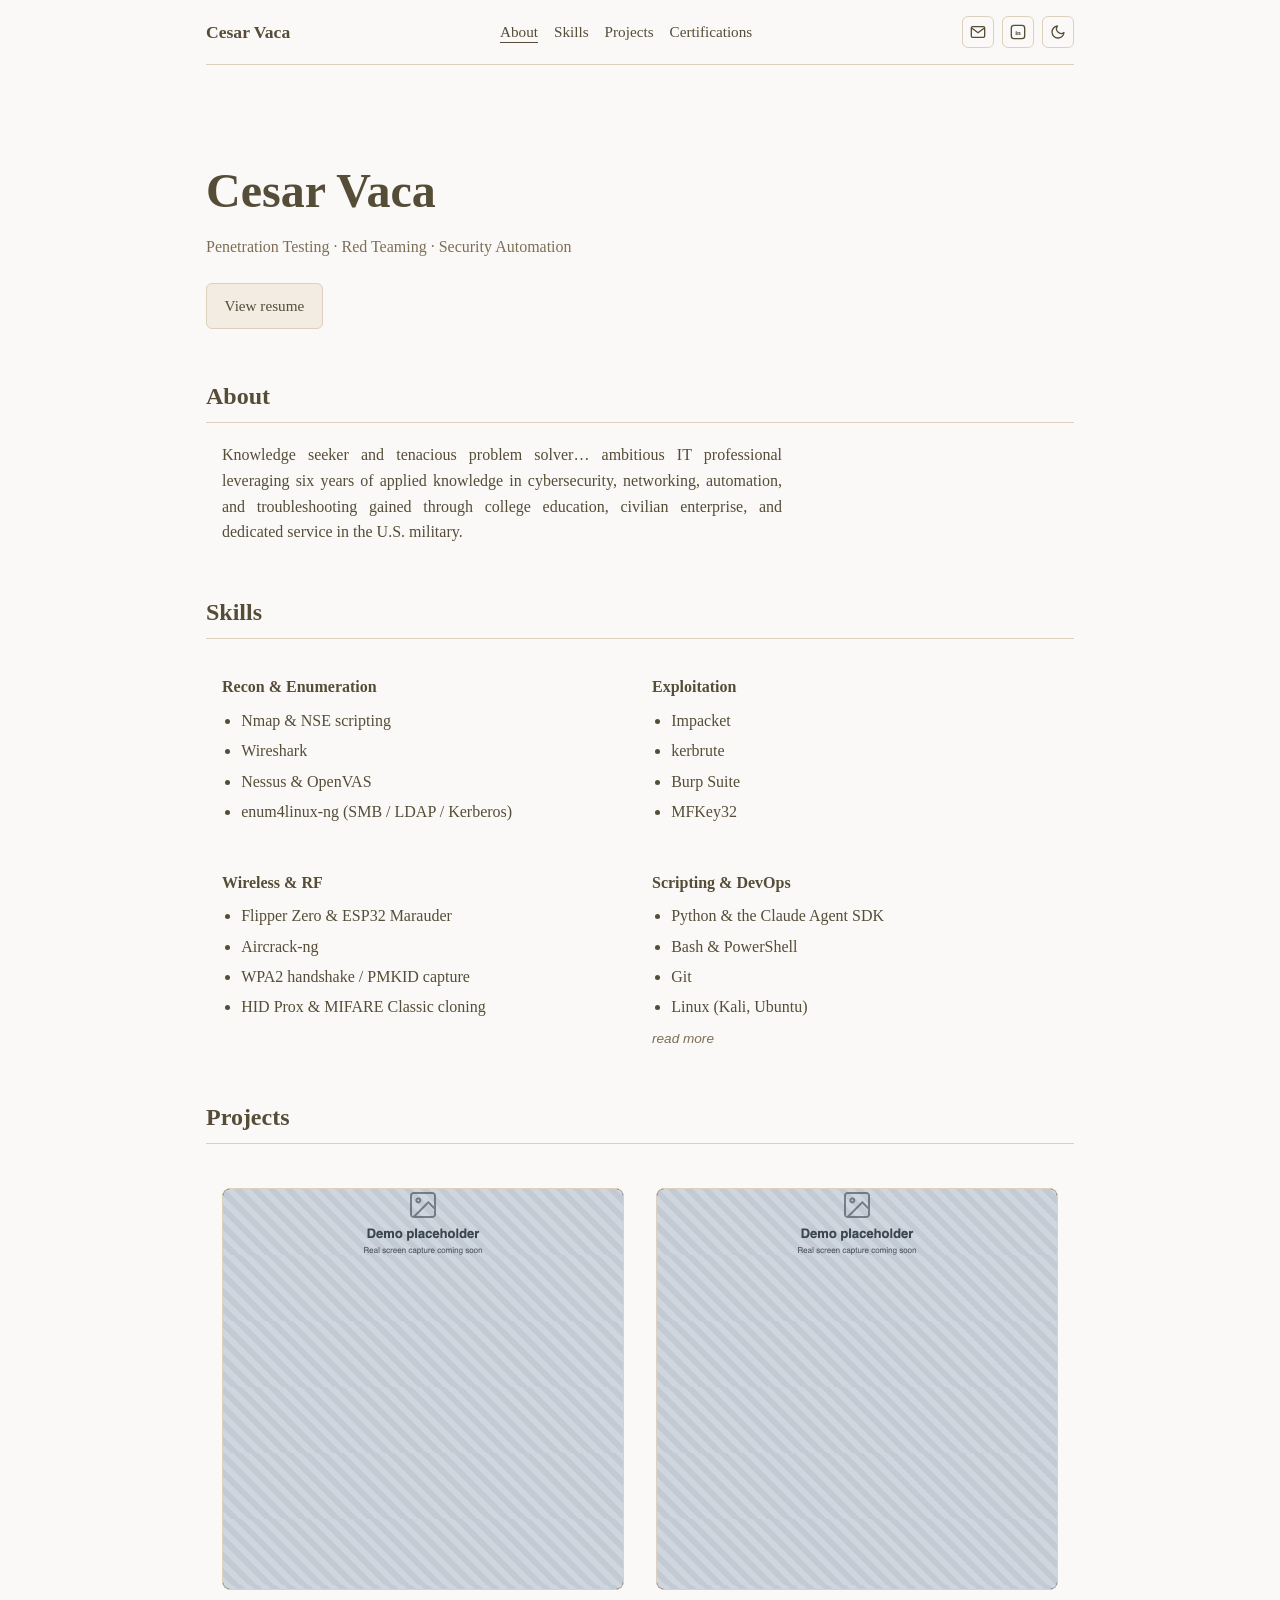
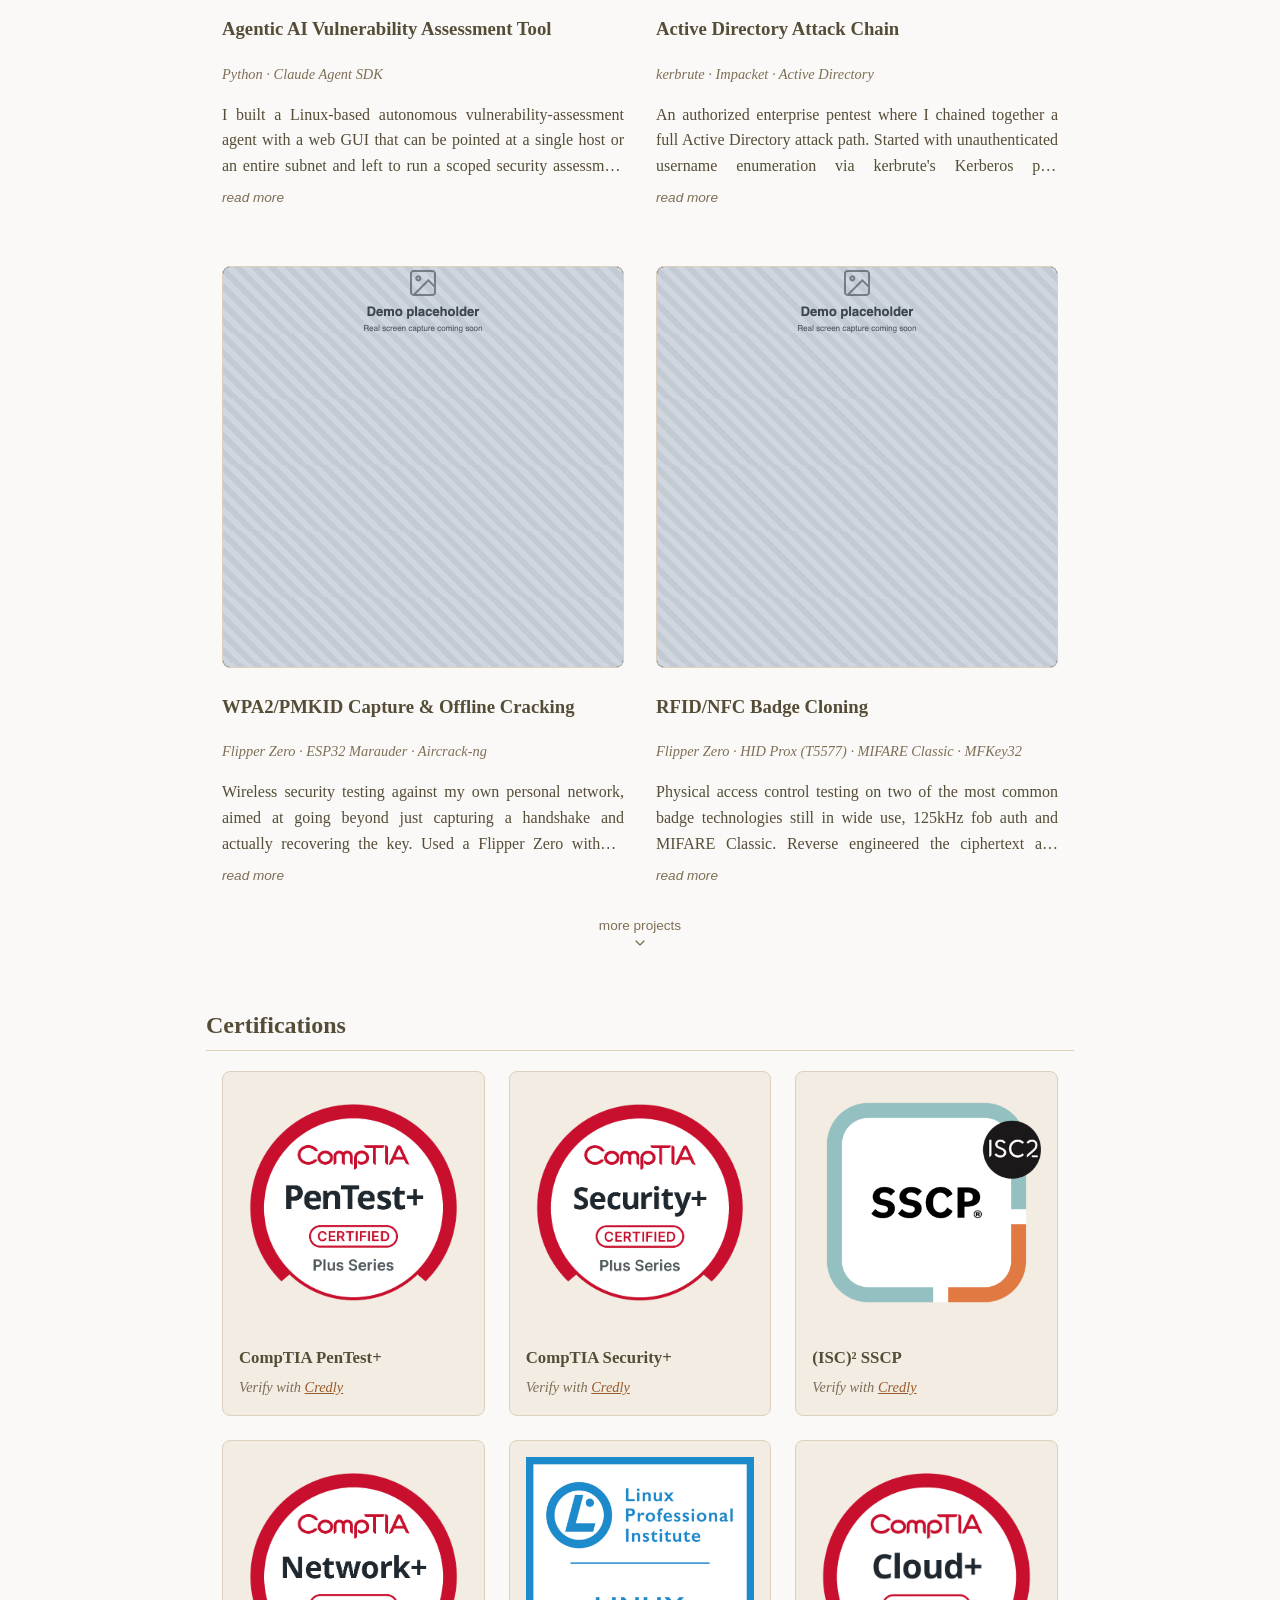
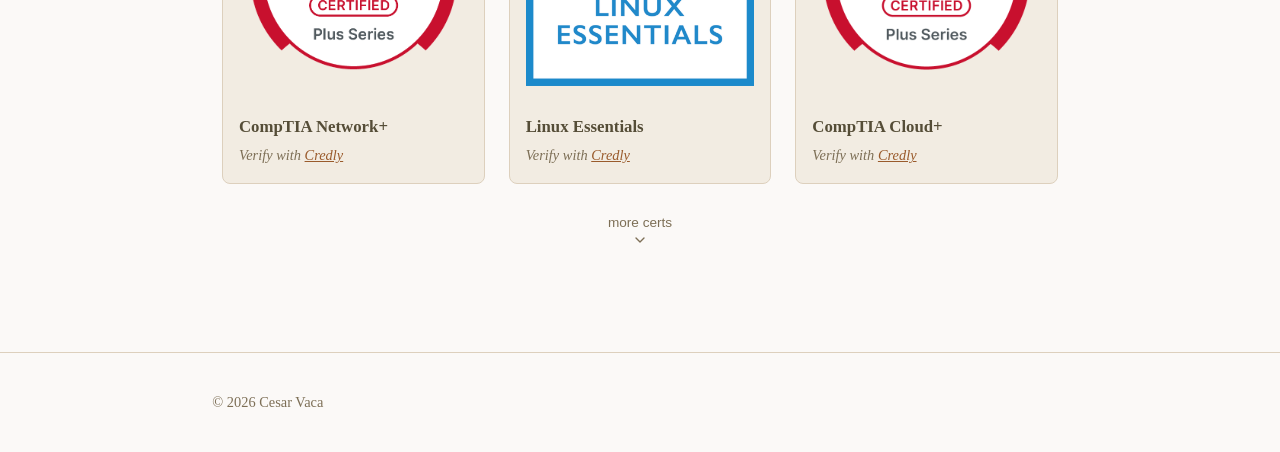
==== index.html @ 2fdcbdca "Replace theme-toggle icon with morphing moon/sun SVGs Swaps the static circle glyph for hand-drawn m" ====
<!DOCTYPE html>
<html lang="en">
<head>
  <meta charset="UTF-8">
  <meta name="viewport" content="width=device-width, initial-scale=1.0">

  <!-- Theme must be set before first paint to avoid a flash of the wrong theme -->
  <script>
    (function () {
      var theme = 'dark';
      try {
        var saved = localStorage.getItem('theme');
        theme = saved || (window.matchMedia('(prefers-color-scheme: light)').matches ? 'light' : 'dark');
      } catch (e) {}
      document.documentElement.setAttribute('data-theme', theme);
    })();
  </script>

  <title>Cesar Vaca — Cybersecurity &amp; Penetration Testing</title>
  <meta name="description" content="Portfolio of Cesar Vaca, cybersecurity practitioner focused on penetration testing, red teaming, and security automation.">
  <link rel="canonical" href="https://cesarspace.online/">

  <!-- Open Graph: controls the preview card on LinkedIn, Slack, iMessage, etc. -->
  <meta property="og:type" content="website">
  <meta property="og:url" content="https://cesarspace.online/">
  <meta property="og:title" content="Cesar Vaca — Cybersecurity &amp; Penetration Testing">
  <meta property="og:description" content="Penetration testing, red teaming, and security automation.">
  <meta property="og:image" content="https://cesarspace.online/assets/img/og-image.png">
  <meta property="og:image:width" content="1200">
  <meta property="og:image:height" content="630">
  <meta name="twitter:card" content="summary_large_image">

  <!-- Favicons -->
  <link rel="icon" href="assets/img/favicon.ico" sizes="32x32">
  <link rel="apple-touch-icon" href="assets/img/apple-touch-icon.png">

  <link rel="stylesheet" href="css/styles.css">
</head>
<body>

  <a class="skip-link" href="#main">Skip to content</a>

  <header class="site-header">
    <nav class="nav" aria-label="Primary">
      <a href="#top" class="nav-brand">Cesar Vaca</a>

      <ul class="nav-links">
        <li><a href="#about">About</a></li>
        <li><a href="#skills">Skills</a></li>
        <li><a href="#projects">Projects</a></li>
        <li><a href="#certs">Certifications</a></li>
      </ul>

      <div class="nav-controls">
        <div class="mail-control">
          <button class="icon-btn" id="mail-trigger" type="button" aria-label="Email Cesar Vaca" data-email="contact@cesarspace.online">
            <svg class="icon" viewBox="0 0 24 24" fill="none" stroke="currentColor" stroke-width="2" stroke-linecap="round" stroke-linejoin="round" aria-hidden="true" focusable="false">
              <rect x="2" y="4" width="20" height="16" rx="2"></rect>
              <path d="m3 6.5 9 6.5 9-6.5"></path>
            </svg>
          </button>
          <div class="mail-flyout">
            <span class="mail-flyout-address">contact@cesarspace.online</span>
            <button id="copy-email" class="icon-btn copy-email-btn" type="button" aria-label="Copy email address">
              <svg class="icon icon-copy" viewBox="0 0 24 24" fill="none" stroke="currentColor" stroke-width="2" stroke-linecap="round" stroke-linejoin="round" aria-hidden="true" focusable="false">
                <rect x="9" y="9" width="12" height="12" rx="2"></rect>
                <path d="M5 15H4a2 2 0 0 1-2-2V4a2 2 0 0 1 2-2h9a2 2 0 0 1 2 2v1"></path>
              </svg>
              <svg class="icon icon-check" viewBox="0 0 24 24" fill="none" stroke="currentColor" stroke-width="2" stroke-linecap="round" stroke-linejoin="round" aria-hidden="true" focusable="false">
                <polyline points="20 6 9 17 4 12"></polyline>
              </svg>
            </button>
          </div>
        </div>
        <a class="icon-btn" href="https://www.linkedin.com/in/cesar-vaca" target="_blank" rel="noopener noreferrer" aria-label="LinkedIn profile">
          <svg class="icon" viewBox="0 0 24 24" aria-hidden="true" focusable="false">
            <rect x="2" y="2" width="20" height="20" rx="4" fill="none" stroke="currentColor" stroke-width="2"></rect>
            <text x="12" y="16.5" text-anchor="middle" font-size="10" font-weight="700" fill="currentColor">in</text>
          </svg>
        </a>
        <button id="theme-toggle" class="icon-btn theme-toggle" type="button" aria-label="Switch color theme">
          <svg class="icon icon-moon" viewBox="0 0 24 24" fill="none" stroke="currentColor" stroke-width="2" stroke-linecap="round" stroke-linejoin="round" aria-hidden="true" focusable="false">
            <path d="M21 12.79A9 9 0 1 1 11.21 3 7 7 0 0 0 21 12.79z"></path>
          </svg>
          <svg class="icon icon-sun" viewBox="0 0 24 24" fill="none" stroke="currentColor" stroke-width="2" stroke-linecap="round" stroke-linejoin="round" aria-hidden="true" focusable="false">
            <circle cx="12" cy="12" r="4"></circle>
            <line x1="12" y1="2" x2="12" y2="4"></line>
            <line x1="12" y1="20" x2="12" y2="22"></line>
            <line x1="4.22" y1="4.22" x2="5.64" y2="5.64"></line>
            <line x1="18.36" y1="18.36" x2="19.78" y2="19.78"></line>
            <line x1="2" y1="12" x2="4" y2="12"></line>
            <line x1="20" y1="12" x2="22" y2="12"></line>
            <line x1="4.22" y1="19.78" x2="5.64" y2="18.36"></line>
            <line x1="18.36" y1="5.64" x2="19.78" y2="4.22"></line>
          </svg>
        </button>
      </div>
    </nav>
    <div class="header-rule"><span></span></div>
  </header>

  <p id="copy-email-status" class="visually-hidden" aria-live="polite"></p>

  <main id="main">

    <section class="hero" id="top">
      <h1>Cesar Vaca</h1>
      <p class="tagline">Penetration Testing &middot; Red Teaming &middot; Security Automation</p>

      <p class="hero-actions">
        <a class="btn" href="resume" target="_blank" rel="noopener noreferrer">View resume</a>
      </p>
    </section>

    <section id="about">
      <h2>About</h2>
      <p>Knowledge seeker and tenacious problem solver&hellip; ambitious IT professional
        leveraging six years of applied knowledge in cybersecurity, networking,
        automation, and troubleshooting gained through college education,
        civilian enterprise, and dedicated service in the U.S. military.</p>
    </section>

    <section id="skills">
      <h2>Skills</h2>

      <div class="skills-grid">
        <div class="skill-group">
          <h3>Recon &amp; Enumeration</h3>
          <ul class="skill-list">
            <li>Nmap &amp; NSE scripting</li>
            <li>Wireshark</li>
            <li>Nessus &amp; OpenVAS</li>
            <li>enum4linux-ng (SMB / LDAP / Kerberos)</li>
          </ul>
          <button class="project-desc-toggle skill-toggle" type="button" aria-expanded="false" aria-label="Read more of the Recon &amp; Enumeration skills list">
            <span class="show-more-label">read more</span>
          </button>
        </div>
        <div class="skill-group">
          <h3>Exploitation</h3>
          <ul class="skill-list">
            <li>Impacket</li>
            <li>kerbrute</li>
            <li>Burp Suite</li>
            <li>MFKey32</li>
          </ul>
          <button class="project-desc-toggle skill-toggle" type="button" aria-expanded="false" aria-label="Read more of the Exploitation skills list">
            <span class="show-more-label">read more</span>
          </button>
        </div>
        <div class="skill-group">
          <h3>Wireless &amp; RF</h3>
          <ul class="skill-list">
            <li>Flipper Zero &amp; ESP32 Marauder</li>
            <li>Aircrack-ng</li>
            <li>WPA2 handshake / PMKID capture</li>
            <li>HID Prox &amp; MIFARE Classic cloning</li>
          </ul>
          <button class="project-desc-toggle skill-toggle" type="button" aria-expanded="false" aria-label="Read more of the Wireless &amp; RF skills list">
            <span class="show-more-label">read more</span>
          </button>
        </div>
        <div class="skill-group">
          <h3>Scripting &amp; DevOps</h3>
          <ul class="skill-list">
            <li>Python &amp; the Claude Agent SDK</li>
            <li>Bash &amp; PowerShell</li>
            <li>Git</li>
            <li>Linux (Kali, Ubuntu)</li>
            <li hidden>Cloudflare Tunnel &amp; Zero Trust</li>
            <li hidden>TLS/PKI, DNS, SPF/DKIM/DMARC</li>
          </ul>
          <button class="project-desc-toggle skill-toggle" type="button" aria-expanded="false" aria-label="Read more of the Scripting &amp; DevOps skills list">
            <span class="show-more-label">read more</span>
          </button>
        </div>
      </div>
    </section>

    <section id="projects">
      <h2>Projects</h2>

      <!--
        One <article class="project"> per project, in a responsive grid.
        The video is a hover-to-play demo (square aspect ratio) — replace
        assets/video/demo.* and assets/img/demo-poster.jpg with the real
        clip when ready; see the Media section in CLAUDE.md for encoding.
      -->
      <div class="projects-grid">
        <article class="project">
          <figure class="demo">
            <video class="demo-video" muted loop playsinline preload="metadata"
                   poster="assets/img/demo-poster.jpg" width="800" height="800">
              <source src="assets/video/demo.webm" type="video/webm">
              <source src="assets/video/demo.mp4" type="video/mp4">
            </video>
          </figure>

          <h3>Agentic AI Vulnerability Assessment Tool</h3>
          <p class="project-meta">Python &middot; Claude Agent SDK</p>
          <p class="project-desc">I built a Linux-based autonomous vulnerability-assessment agent with a web
            GUI that can be pointed at a single host or an entire subnet and left to run a
            scoped security assessment end to end, auto-generating a findings report when
            it's done. The agent enforces a strict tool allow-list and validates every
            target against an authorized IP scope before it's allowed to act, so it can't
            wander outside the boundaries it was given. Furthermore, scan data and secrets
            are stored encrypted at rest, and Python code is immutable to the agent. It runs
            as a managed background service with start-on-boot and auto-restart-on-failure,
            and has been iterated on and version-controlled across multiple releases.
            Building the guardrails turned out to be the harder and more interesting problem
            than building the automation itself.</p>
          <button class="project-desc-toggle" type="button" aria-expanded="false" aria-label="Read more of this project description">
            <span class="show-more-label">read more</span>
          </button>
        </article>

        <article class="project">
          <figure class="demo">
            <video class="demo-video" muted loop playsinline preload="metadata"
                   poster="assets/img/demo-poster.jpg" width="800" height="800">
              <source src="assets/video/demo.webm" type="video/webm">
              <source src="assets/video/demo.mp4" type="video/mp4">
            </video>
          </figure>

          <h3>Active Directory Attack Chain</h3>
          <p class="project-meta">kerbrute &middot; Impacket &middot; Active Directory</p>
          <p class="project-desc">An authorized enterprise pentest where I chained together a full Active
            Directory attack path. Started with unauthenticated username enumeration via
            kerbrute's Kerberos pre-authentication timing, then used Impacket to test the
            recovered accounts for AS-REP roasting, targeting accounts with Kerberos
            pre-authentication disabled that hand back a crackable ticket to anyone who asks.
            From there, checked the domain's LDAP signing configuration and confirmed it
            wasn't enforced, which is a precondition for an NTLM relay attack. Walking one
            identity from anonymous enumeration to a relay-ready misconfiguration made it
            obvious why each of these individually "minor" settings compound into a real
            path to compromise.</p>
          <button class="project-desc-toggle" type="button" aria-expanded="false" aria-label="Read more of this project description">
            <span class="show-more-label">read more</span>
          </button>
        </article>

        <article class="project">
          <figure class="demo">
            <video class="demo-video" muted loop playsinline preload="metadata"
                   poster="assets/img/demo-poster.jpg" width="800" height="800">
              <source src="assets/video/demo.webm" type="video/webm">
              <source src="assets/video/demo.mp4" type="video/mp4">
            </video>
          </figure>

          <h3>WPA2/PMKID Capture &amp; Offline Cracking</h3>
          <p class="project-meta">Flipper Zero &middot; ESP32 Marauder &middot; Aircrack-ng</p>
          <p class="project-desc">Wireless security testing against my own personal network, aimed at going
            beyond just capturing a handshake and actually recovering the key. Used a
            Flipper Zero with an ESP32 Marauder board and custom firmware to profile nearby
            SSIDs, BSSIDs, channels, and encryption types. Then I performed a deauth attack
            on 2.4GHz-connected devices and captured both the WPA2 4-way handshake and the
            PMKID to a .pcap file. Ran the capture through Aircrack-ng against a wordlist
            offline, and recovered the pre-shared key. It's a fast, concrete way to
            demonstrate why Wi-Fi passwords should be as complex as an online account
            password, because a weak one can pose a real vulnerability, not just a
            theoretical one.</p>
          <button class="project-desc-toggle" type="button" aria-expanded="false" aria-label="Read more of this project description">
            <span class="show-more-label">read more</span>
          </button>
        </article>

        <article class="project">
          <figure class="demo">
            <video class="demo-video" muted loop playsinline preload="metadata"
                   poster="assets/img/demo-poster.jpg" width="800" height="800">
              <source src="assets/video/demo.webm" type="video/webm">
              <source src="assets/video/demo.mp4" type="video/mp4">
            </video>
          </figure>

          <h3>RFID/NFC Badge Cloning</h3>
          <p class="project-meta">Flipper Zero &middot; HID Prox (T5577) &middot; MIFARE Classic &middot; MFKey32</p>
          <p class="project-desc">Physical access control testing on two of the most common badge technologies
            still in wide use, 125kHz fob auth and MIFARE Classic. Reverse engineered the
            ciphertext and cloned a HID Prox credential onto a writable T5577 tag, then
            separately captured MIFARE Classic authentication traffic and recovered the
            per-sector keys with MFKey32. Combined both onto a single emulated fob capable of
            presenting either credential, using only a handheld reader/writer and no access
            to the original badge's backend system. The exercise is a reminder that a lot of
            physical access control still relies on credential technologies that were never
            designed to resist cloning.</p>
          <button class="project-desc-toggle" type="button" aria-expanded="false" aria-label="Read more of this project description">
            <span class="show-more-label">read more</span>
          </button>
        </article>

        <article class="project" hidden>
          <figure class="demo">
            <video class="demo-video" muted loop playsinline preload="metadata"
                   poster="assets/img/demo-poster.jpg" width="800" height="800">
              <source src="assets/video/demo.webm" type="video/webm">
              <source src="assets/video/demo.mp4" type="video/mp4">
            </video>
          </figure>

          <h3>Burp Suite Web/API Testing</h3>
          <p class="project-meta">Burp Suite &middot; Web/API Security</p>
          <p class="project-desc">Web application and API testing against intentionally vulnerable lab targets,
            focusing on server-side trust boundaries. Used Burp Suite to intercept and modify
            requests, confirming a server-side request forgery by redirecting a vulnerable
            parameter to an attacker-controlled callback listener and watching the target
            make the outbound request itself. Separately tested authorization at the object
            level by diffing API responses between a low-privilege account and an admin
            account for the same resource IDs, which surfaced a broken object-level
            authorization issue letting one account reach another's data. Both findings map
            directly to entries on the OWASP API Security Top 10.</p>
          <button class="project-desc-toggle" type="button" aria-expanded="false" aria-label="Read more of this project description">
            <span class="show-more-label">read more</span>
          </button>
        </article>

        <article class="project" hidden>
          <figure class="demo">
            <video class="demo-video" muted loop playsinline preload="metadata"
                   poster="assets/img/demo-poster.jpg" width="800" height="800">
              <source src="assets/video/demo.webm" type="video/webm">
              <source src="assets/video/demo.mp4" type="video/mp4">
            </video>
          </figure>

          <h3>Secure Self-Hosted Minecraft Server</h3>
          <p class="project-meta">Ubuntu &middot; AMP (CubeCoders) &middot; Cloudflare Zero Trust &middot; Nginx</p>
          <p class="project-desc">I wanted to run a Minecraft server for friends without paying for a hosted
            Realm and without exposing my home IP address to the internet. So, I decided to
            self-host a server with CubeCoders AMP on a personally managed Ubuntu box, put
            the web management panel behind an Nginx reverse proxy with a real TLS
            certificate on a private subdomain, and tunneled both the web and game traffic
            outbound so no public port ever has to be opened on the home network. In front
            of the server admin management panel sits a Cloudflare Zero Trust access gate
            that only lets pre-approved email addresses in, and only after a one-time
            passcode. With this defense-in-depth setup, I can have my friends securely
            manage my Minecraft server remotely.</p>
          <button class="project-desc-toggle" type="button" aria-expanded="false" aria-label="Read more of this project description">
            <span class="show-more-label">read more</span>
          </button>
        </article>

        <article class="project" hidden>
          <figure class="demo">
            <video class="demo-video" muted loop playsinline preload="metadata"
                   poster="assets/img/demo-poster.jpg" width="800" height="800">
              <source src="assets/video/demo.webm" type="video/webm">
              <source src="assets/video/demo.mp4" type="video/mp4">
            </video>
          </figure>

          <h3>Uniform Random Apple Shortcuts Password Generator</h3>
          <p class="project-meta">Apple Shortcuts &middot; iOS/macOS</p>
          <p class="project-desc">Apple's native password generator always generates passwords with the same
            fixed format. It's a set length with exactly one digit, one uppercase letter,
            two hyphens, and lowercase everywhere else. That fixed structure quietly shrinks
            the real keyspace, and Apple advertises around 71 bits of entropy, but a known,
            unchanging format gives an attacker a big head start when brute forcing. My
            solution was building a password generator in Apple Shortcuts that randomly
            selects from a 75-character pool of letters, digits, and symbols, with no
            positional pattern at all. A 17-character password generated from my shortcut
            works out to roughly 106 bits of entropy, about 7.5&times;10<sup>31</sup>
            possibilities, using nothing but Apple's own visual scripting tool in the
            Shortcuts app.</p>
          <button class="project-desc-toggle" type="button" aria-expanded="false" aria-label="Read more of this project description">
            <span class="show-more-label">read more</span>
          </button>
        </article>
      </div>

      <div class="show-more-wrap">
        <button id="projects-toggle" class="show-more-btn" type="button" aria-expanded="false" aria-label="Show more projects">
          <span class="show-more-label">more</span>
          <svg class="show-more-arrow" viewBox="0 0 24 24" fill="none" stroke="currentColor" stroke-width="2" stroke-linecap="round" stroke-linejoin="round" aria-hidden="true" focusable="false">
            <polyline points="6 9 12 15 18 9"></polyline>
          </svg>
        </button>
      </div>
    </section>

    <section id="certs">
      <h2>Certifications</h2>

      <!--
        One <article class="cert-card"> per credential, showing the
        vendor's Credly badge PNG (square) rather than a scan of the
        certificate. To add a new one: drop the badge PNG in
        assets/certs/ (kebab-case filename) and add a matching card
        here. Omit .cert-verify for credentials with no Credly badge
        (e.g. a degree).
      -->
      <div class="certs-grid">
        <article class="cert-card">
          <img class="cert-image" src="assets/certs/pentest-plus.png" alt="CompTIA PenTest+ badge" width="601" height="601" loading="lazy">
          <h3 class="cert-title">CompTIA PenTest+</h3>
          <p class="cert-verify">Verify with <a href="https://www.credly.com/badges/893e9ba2-42d3-4b56-922e-d79908ea648e/public_url" target="_blank" rel="noopener noreferrer">Credly</a></p>
        </article>
        <article class="cert-card">
          <img class="cert-image" src="assets/certs/security-plus.png" alt="CompTIA Security+ badge" width="601" height="601" loading="lazy">
          <h3 class="cert-title">CompTIA Security+</h3>
          <p class="cert-verify">Verify with <a href="https://www.credly.com/badges/abeb1d9f-e3be-4571-bfea-fd5beabeaebd/public_url" target="_blank" rel="noopener noreferrer">Credly</a></p>
        </article>
        <article class="cert-card">
          <img class="cert-image" src="assets/certs/sscp.png" alt="(ISC)&sup2; SSCP badge" width="1455" height="1455" loading="lazy">
          <h3 class="cert-title">(ISC)&sup2; SSCP</h3>
          <p class="cert-verify">Verify with <a href="https://www.credly.com/badges/cc08c910-19b8-47a9-a869-72b4d916efad/public_url" target="_blank" rel="noopener noreferrer">Credly</a></p>
        </article>
        <article class="cert-card">
          <img class="cert-image" src="assets/certs/network-plus.png" alt="CompTIA Network+ badge" width="601" height="601" loading="lazy">
          <h3 class="cert-title">CompTIA Network+</h3>
          <p class="cert-verify">Verify with <a href="https://www.credly.com/badges/9aef0cdb-99f6-4562-ba2a-3d0114cf7c8e/public_url" target="_blank" rel="noopener noreferrer">Credly</a></p>
        </article>
        <article class="cert-card">
          <img class="cert-image" src="assets/certs/linux-essentials.png" alt="Linux Essentials badge" width="1632" height="1632" loading="lazy">
          <h3 class="cert-title">Linux Essentials</h3>
          <p class="cert-verify">Verify with <a href="https://www.credly.com/badges/c2b9890b-b2dd-4b77-a0ef-93bc54e045b1/public_url" target="_blank" rel="noopener noreferrer">Credly</a></p>
        </article>
        <article class="cert-card">
          <img class="cert-image" src="assets/certs/cloud-plus.png" alt="CompTIA Cloud+ badge" width="600" height="600" loading="lazy">
          <h3 class="cert-title">CompTIA Cloud+</h3>
          <p class="cert-verify">Verify with <a href="https://www.credly.com/badges/69339a74-4fec-4239-bc6e-648e1ce88b1d/public_url" target="_blank" rel="noopener noreferrer">Credly</a></p>
        </article>
        <article class="cert-card" hidden>
          <img class="cert-image" src="assets/certs/aws-ccp.png" alt="AWS Certified Cloud Practitioner badge" width="1654" height="1654" loading="lazy">
          <h3 class="cert-title">AWS Certified Cloud Practitioner</h3>
          <p class="cert-verify">Verify with <a href="https://www.credly.com/badges/6afecd0d-25e5-4164-bf71-714467b96241/public_url" target="_blank" rel="noopener noreferrer">Credly</a></p>
        </article>
      </div>

      <div class="show-more-wrap">
        <button id="certs-toggle" class="show-more-btn" type="button" aria-expanded="false" aria-label="Show more certifications">
          <span class="show-more-label">more</span>
          <svg class="show-more-arrow" viewBox="0 0 24 24" fill="none" stroke="currentColor" stroke-width="2" stroke-linecap="round" stroke-linejoin="round" aria-hidden="true" focusable="false">
            <polyline points="6 9 12 15 18 9"></polyline>
          </svg>
        </button>
      </div>
    </section>

    <div id="scroll-sentinel" class="scroll-sentinel" aria-hidden="true"></div>

  </main>

  <footer class="site-footer">
    <p>&copy; 2026 Cesar Vaca</p>
  </footer>

  <button id="back-to-top" class="back-to-top" type="button" aria-label="Back to top">&#8593;</button>

  <script src="js/main.js"></script>
</body>
</html>
---- css/styles.css ----
/* ============================================================
   Tokens
   ============================================================ */

:root,
[data-theme="dark"] {
  color-scheme: dark;
  --bg: #1c1712;
  --surface: #26201a;
  --text: #ece4d8;
  --text-muted: #a89880;
  --accent: #d79a5c;
  --border: #3d3226;
  --max-width: 900px;
}

[data-theme="light"] {
  color-scheme: light;
  --bg: #fbf9f7;
  --surface: #f2ece2;
  --text: #554d37;
  --text-muted: #7d6f56;
  --accent: #9a5b2c;
  --border: #ddd0bd;
}

/* ============================================================
   Base
   ============================================================ */

*, *::before, *::after { box-sizing: border-box; }

html { scroll-behavior: smooth; }

body {
  margin: 0;
  background: var(--bg);
  color: var(--text);
  font-family: Georgia, "Iowan Old Style", "Palatino Linotype", Palatino, "Book Antiqua", "Times New Roman", serif;
  line-height: 1.6;
  transition: background-color 0.2s ease, color 0.2s ease;
}

a { color: var(--accent); }

img, video { max-width: 100%; height: auto; }

/* ============================================================
   Accessibility
   ============================================================ */

.skip-link {
  position: absolute;
  left: -9999px;
  top: 0;
  background: var(--accent);
  color: var(--bg);
  padding: 0.6rem 1rem;
  z-index: 100;
  border-radius: 0 0 6px 0;
}

.skip-link:focus {
  left: 0;
}

:focus-visible {
  outline: 2px solid var(--accent);
  outline-offset: 2px;
}

.visually-hidden {
  position: absolute;
  width: 1px;
  height: 1px;
  padding: 0;
  margin: -1px;
  overflow: hidden;
  clip: rect(0, 0, 0, 0);
  white-space: nowrap;
  border: 0;
}

/* ============================================================
   Header / Nav  (mobile first)
   ============================================================ */

.site-header {
  background: var(--bg);
  position: sticky;
  top: 0;
  z-index: 50;
}

.header-rule {
  max-width: var(--max-width);
  margin: 0 auto;
}

.header-rule span {
  display: block;
  margin: 0 1rem;
  border-bottom: 1px solid var(--border);
}

.nav {
  max-width: var(--max-width);
  margin: 0 auto;
  padding: 1rem;
  display: flex;
  flex-direction: column;
  gap: 0.75rem;
}

.nav-brand {
  font-weight: 700;
  font-size: 1.1rem;
  text-decoration: none;
  color: var(--text);
}

.nav-links {
  list-style: none;
  margin: 0;
  padding: 0;
  display: flex;
  flex-wrap: wrap;
  gap: 1rem;
}

.nav-links a {
  color: var(--text);
  text-decoration: none;
  font-size: 0.95rem;
}

.nav-links a.is-active {
  text-decoration: underline;
  text-underline-offset: 0.3em;
}

.nav-controls {
  display: flex;
  align-items: center;
  gap: 0.5rem;
}

.icon-btn {
  position: relative;
  display: inline-flex;
  align-items: center;
  justify-content: center;
  width: 2rem;
  height: 2rem;
  background: transparent;
  border: 1px solid var(--border);
  color: var(--text);
  border-radius: 6px;
  padding: 0;
  cursor: pointer;
  text-decoration: none;
}

.icon-btn:hover { border-color: var(--accent); color: var(--accent); }

.icon-btn .icon { width: 16px; height: 16px; }

/* Shows what you'll switch away from, not what you're currently in --
   a moon in light mode, a sun in dark mode. Cross-fades between them on
   toggle the same way .copy-email-btn morphs its copy icon into a
   checkmark: both icons stacked via position: absolute (centered by the
   button's own flex alignment, same as the copy-email icons -- neither
   needs explicit inset values), opacity/scale swapped by theme instead
   of a hard display: none/block cut. */
.theme-toggle .icon {
  position: absolute;
  transition: opacity 0.15s ease, transform 0.15s ease;
}

.theme-toggle .icon-moon,
.theme-toggle .icon-sun {
  opacity: 0;
  transform: scale(0.5);
}

[data-theme="light"] .theme-toggle .icon-moon,
[data-theme="dark"] .theme-toggle .icon-sun {
  opacity: 1;
  transform: scale(1);
}

.mail-control { position: relative; }

.mail-flyout {
  position: absolute;
  top: calc(100% + 0.5rem);
  left: 50%;
  transform: translateX(-50%);
  display: flex;
  align-items: center;
  gap: 0.4rem;
  background: var(--surface);
  border: 1px solid var(--border);
  border-radius: 6px;
  padding: 0.4rem 0.6rem;
  white-space: nowrap;
  opacity: 0;
  pointer-events: none;
  transition: opacity 0.15s ease;
  z-index: 60;
}

.mail-control.is-open .mail-flyout,
.mail-control:focus-within .mail-flyout {
  opacity: 1;
  pointer-events: auto;
}

.mail-flyout-address {
  color: var(--text);
  font-size: 0.85rem;
}

/* ============================================================
   Layout
   ============================================================ */

main {
  max-width: var(--max-width);
  margin: 0 auto;
  padding: 1.5rem 1rem;
}

section {
  margin-bottom: 3rem;
  scroll-margin-top: 6rem;
}

h1 { font-size: 2rem; margin-bottom: 0.25rem; }

h2 {
  font-size: 1.5rem;
  border-bottom: 1px solid var(--border);
  padding-bottom: 0.4rem;
}

p { max-width: 70ch; }

main section p { text-align: justify; }

.tagline { color: var(--text-muted); margin: 0.25rem 0; }

.hero-actions { margin-top: 1.5rem; }

.btn {
  display: inline-block;
  border: 1px solid var(--border);
  background: var(--surface);
  color: var(--text);
  text-decoration: none;
  padding: 0.6rem 1.1rem;
  border-radius: 6px;
  font-size: 0.95rem;
}

.btn:hover { border-color: var(--accent); color: var(--accent); }

/* ============================================================
   Skills & Tooling
   ============================================================ */

.skills-grid {
  display: grid;
  grid-template-columns: 1fr;
  gap: 1.5rem;
}

.skill-group h3 {
  font-size: 1rem;
  margin-bottom: 0.5rem;
}

.skill-group ul {
  margin: 0;
  padding-left: 1.2rem;
}

.skill-group li {
  margin-bottom: 0.3rem;
}

.skill-toggle:not([hidden]) {
  display: block;
  margin-top: 0.2rem;
}

.projects-grid {
  display: grid;
  grid-template-columns: 1fr;
  gap: 2rem;
}

.project { text-align: left; }

.project-desc {
  display: -webkit-box;
  -webkit-box-orient: vertical;
  -webkit-line-clamp: 3;
  line-clamp: 3;
  overflow: hidden;
  margin-bottom: 0.35rem;
}

.project-desc.is-expanded {
  display: block;
  -webkit-line-clamp: unset;
  line-clamp: unset;
  overflow: visible;
}

/* :not([hidden]) guard: an unconditional `display` here would win over the
   browser's default `[hidden] { display: none }` UA rule (author styles
   beat UA styles at equal specificity), so toggle.hidden = true in JS would
   silently fail to actually hide the button. */
.project-desc-toggle:not([hidden]) {
  display: inline-block;
  margin: 0;
  padding: 0;
  background: transparent;
  border: none;
  color: var(--text-muted);
  font-size: 0.85rem;
  font-style: italic;
  cursor: pointer;
}

.project-desc-toggle:hover { color: var(--text); }

.show-more-wrap {
  text-align: center;
  margin-top: 1.5rem;
}

.show-more-btn {
  display: inline-flex;
  flex-direction: column;
  align-items: center;
  gap: 0.15rem;
  background: transparent;
  border: none;
  color: var(--text-muted);
  padding: 0.4rem;
  font-size: 0.85rem;
  cursor: pointer;
}

.show-more-btn:hover { color: var(--text); }

.show-more-arrow { width: 16px; height: 16px; }

.show-more-btn[aria-expanded="true"] { flex-direction: column-reverse; }

.show-more-btn[aria-expanded="true"] .show-more-arrow { transform: rotate(180deg); }

.project-meta {
  color: var(--text-muted);
  font-style: italic;
  font-size: 0.9rem;
  margin-top: 0;
}

/* ============================================================
   Certifications
   ============================================================ */

.certs-grid {
  display: grid;
  grid-template-columns: repeat(2, 1fr);
  gap: 1.5rem;
}

.cert-card {
  border: 1px solid var(--border);
  border-radius: 8px;
  background: var(--surface);
  overflow: hidden;
}

.cert-image {
  display: block;
  width: 100%;
  aspect-ratio: 1 / 1;
  object-fit: contain;
  padding: 1rem;
  box-sizing: border-box;
}

.cert-title {
  font-size: 1.05rem;
  margin: 0.75rem 1rem 0.25rem;
}

.cert-verify {
  margin: 0 1rem 1rem;
  font-size: 0.9rem;
  font-style: italic;
  color: var(--text-muted);
}

.copy-email-btn .icon {
  position: absolute;
  transition: opacity 0.15s ease, transform 0.15s ease;
}

.copy-email-btn .icon-copy {
  opacity: 1;
  transform: scale(1);
}

.copy-email-btn .icon-check {
  opacity: 0;
  transform: scale(0.5);
  color: var(--accent);
}

.copy-email-btn.is-copied .icon-copy {
  opacity: 0;
  transform: scale(0.5);
}

.copy-email-btn.is-copied .icon-check {
  opacity: 1;
  transform: scale(1);
}

/* ============================================================
   Back to top
   ============================================================ */

.back-to-top {
  position: fixed;
  right: 1rem;
  bottom: 1rem;
  width: 2.75rem;
  height: 2.75rem;
  border-radius: 50%;
  border: 1px solid var(--border);
  background: var(--surface);
  color: var(--text);
  font-size: 1.2rem;
  line-height: 1;
  cursor: pointer;
  opacity: 0;
  pointer-events: none;
  transition: opacity 0.2s ease;
  z-index: 50;
}

.back-to-top.is-visible {
  opacity: 1;
  pointer-events: auto;
}

.back-to-top:hover { border-color: var(--accent); color: var(--accent); }

/* ============================================================
   Demo video
   ============================================================ */

.scroll-sentinel { height: 1px; }

.demo { margin: 1.5rem 0; }

.demo-video {
  width: 100%;
  display: block;
  border: 1px solid var(--border);
  border-radius: 8px;
  background: #000;
}

.demo figcaption {
  color: var(--text-muted);
  font-size: 0.9rem;
  margin-top: 0.5rem;
}

/* ============================================================
   Footer
   ============================================================ */

.site-footer {
  border-top: 1px solid var(--border);
  padding: 1.5rem 1rem;
  text-align: center;
  color: var(--text-muted);
  font-size: 0.9rem;
}

/* ============================================================
   404
   ============================================================ */

.notfound {
  text-align: center;
  padding: 4rem 1rem;
}

/* text-align: center only centers each paragraph's inline content, not the
   paragraph's own box -- the global `p { max-width: 70ch }` narrows these
   boxes below .notfound's width at desktop sizes, and with the default
   margin-left/right: 0 they then sit flush against .notfound's left edge
   instead of centered, dragging their (centered) text left with them. */
.notfound p {
  margin-left: auto;
  margin-right: auto;
}

/* ============================================================
   Resume viewer
   ============================================================ */

.resume-back {
  display: inline-block;
  margin-bottom: 1.5rem;
}

.resume-toolbar {
  display: flex;
  align-items: center;
  justify-content: space-between;
  gap: 1rem;
  margin-bottom: 1rem;
}

.resume-toolbar h1 { margin: 0; }

.resume-toolbar-actions {
  display: flex;
  align-items: center;
  gap: 0.5rem;
  flex-shrink: 0;
}

.resume-embed {
  display: block;
  width: 100%;
  height: auto;
}

/* Not display: none -- some browsers skip initializing a PDF document in a
   zero-size or display:none iframe, which this exists purely to keep
   available for window.print(). Sized to 1px and moved off-screen instead
   of just opacity: 0, so it can never receive layout, focus, or clicks. */
.resume-print-frame {
  position: absolute;
  top: -9999px;
  left: -9999px;
  width: 1px;
  height: 1px;
  border: 0;
}

/* ============================================================
   Tablet and up
   ============================================================ */

@media (min-width: 768px) {
  .nav {
    flex-direction: row;
    justify-content: space-between;
    align-items: center;
  }

  main { padding: 3rem 2rem; }

  h1 { font-size: 3rem; }

  /* main's horizontal padding (2rem) is wider than .nav's (1rem) at this
     breakpoint, so the hero name and section titles would otherwise sit
     1rem to the right of the header's left edge. Pull them back left by
     the difference so they line up with "Cesar Vaca" in the header. Most
     body content (paragraphs, grids) keeps main's normal padding and reads
     as indented relative to its own heading, but the hero's tagline and
     resume button are pulled flush too, per the owner's call, so the
     whole hero block reads as one left edge rather than the name sticking
     out further left than its own subtitle/button. Scoped to .hero (not a
     bare `h1, .hero-actions`) since 404.html reuses both classes for its
     own centered content, which this left-shift would throw off. */
  .hero h1, h2, .hero .tagline, .hero .hero-actions { margin-left: -1rem; }

  /* h2's border-bottom is a full-width line under a block box, so it needs
     the box itself to be 1rem wider on the right too, not just shifted
     left — otherwise the line stops 1rem short of the header's right edge
     (main's narrower padding vs .nav's). margin-left already made the box
     wider by extending its right edge... except CSS's auto-width solving
     keeps that right edge anchored where it originally was, so it has to
     be pushed out explicitly with a matching negative margin-right. */
  h2 { margin-right: -1rem; }

  .skills-grid,
  .projects-grid {
    grid-template-columns: repeat(2, 1fr);
  }

  .certs-grid {
    grid-template-columns: repeat(3, 1fr);
  }
}

/* ============================================================
   Motion preferences
   ============================================================ */

@media (prefers-reduced-motion: reduce) {
  html { scroll-behavior: auto; }

  *, *::before, *::after {
    animation-duration: 0.01ms !important;
    animation-iteration-count: 1 !important;
    transition-duration: 0.01ms !important;
  }
}

/* ============================================================
   Print
   ============================================================ */

@media print {
  .skip-link,
  .nav-links,
  .theme-toggle,
  .mail-flyout,
  .hero-actions,
  .demo,
  .back-to-top,
  .show-more-wrap,
  .project-desc-toggle {
    display: none !important;
  }

  /* Header holds contact info now, so keep it (minus the pieces above)
     instead of hiding the whole thing like before. */
  .site-header { position: static; }

  /* "Show more"/"read more" are JS interactions with nothing to click on
     paper — print every project/cert card and skill, not just the first
     N, and print each description in full rather than clamped to 3 lines. */
  .project[hidden],
  .cert-card[hidden] {
    display: block !important;
  }

  .skill-group li[hidden] {
    display: list-item !important;
  }

  .project-desc {
    display: block;
    -webkit-line-clamp: unset;
    line-clamp: unset;
    overflow: visible;
  }

  body {
    background: #fff;
    color: #000;
  }

  main {
    max-width: none;
    padding: 0;
  }

  a { color: #000; text-decoration: underline; }

  /* Show destinations of links, since a printed page can't be clicked.
     The mail trigger is a <button> with no href (email is plain text,
     not a mailto link), so its address is carried in data-email instead
     and surfaced the same way. */
  main a[href^="http"]::after,
  .nav-controls a[href]::after {
    content: " (" attr(href) ")";
    font-size: 0.85em;
    word-break: break-all;
  }

  #mail-trigger::after {
    content: " (" attr(data-email) ")";
    font-size: 0.85em;
    word-break: break-all;
  }

  section { page-break-inside: avoid; margin-bottom: 1.5rem; }
}
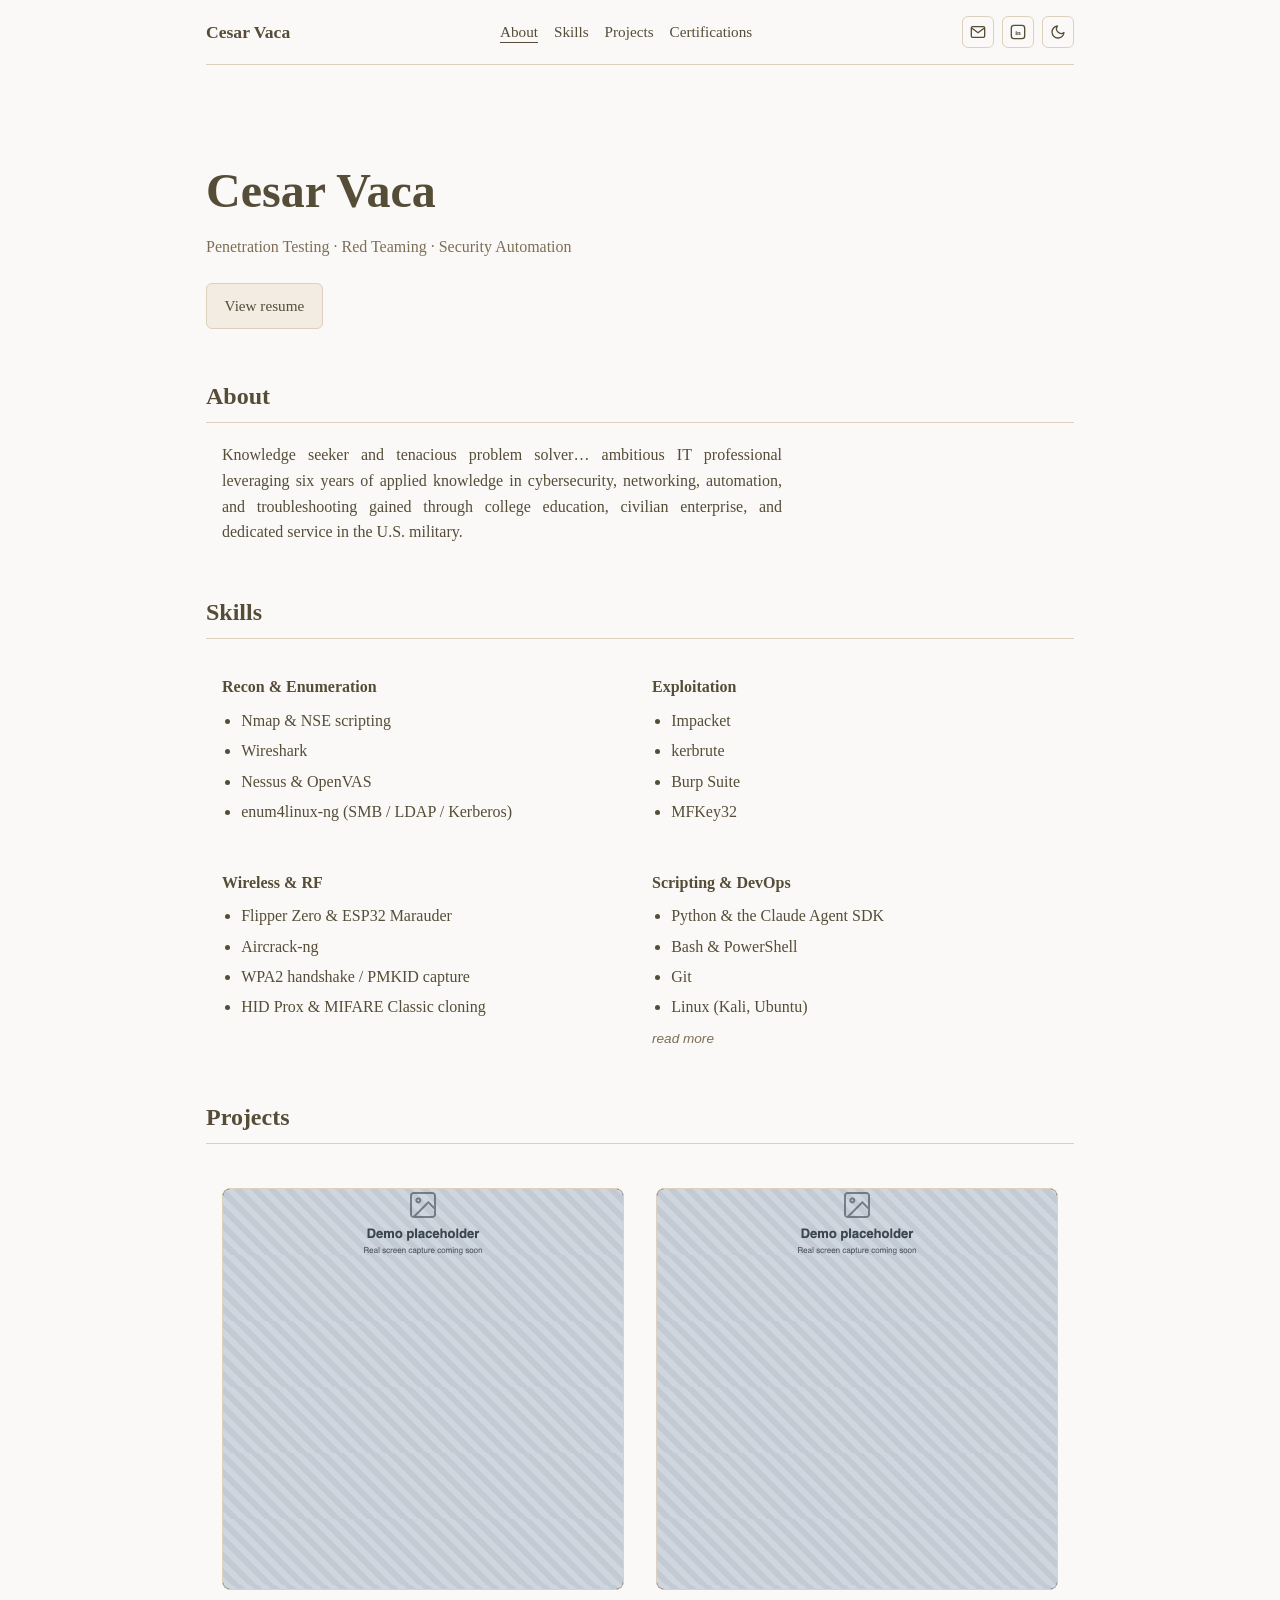
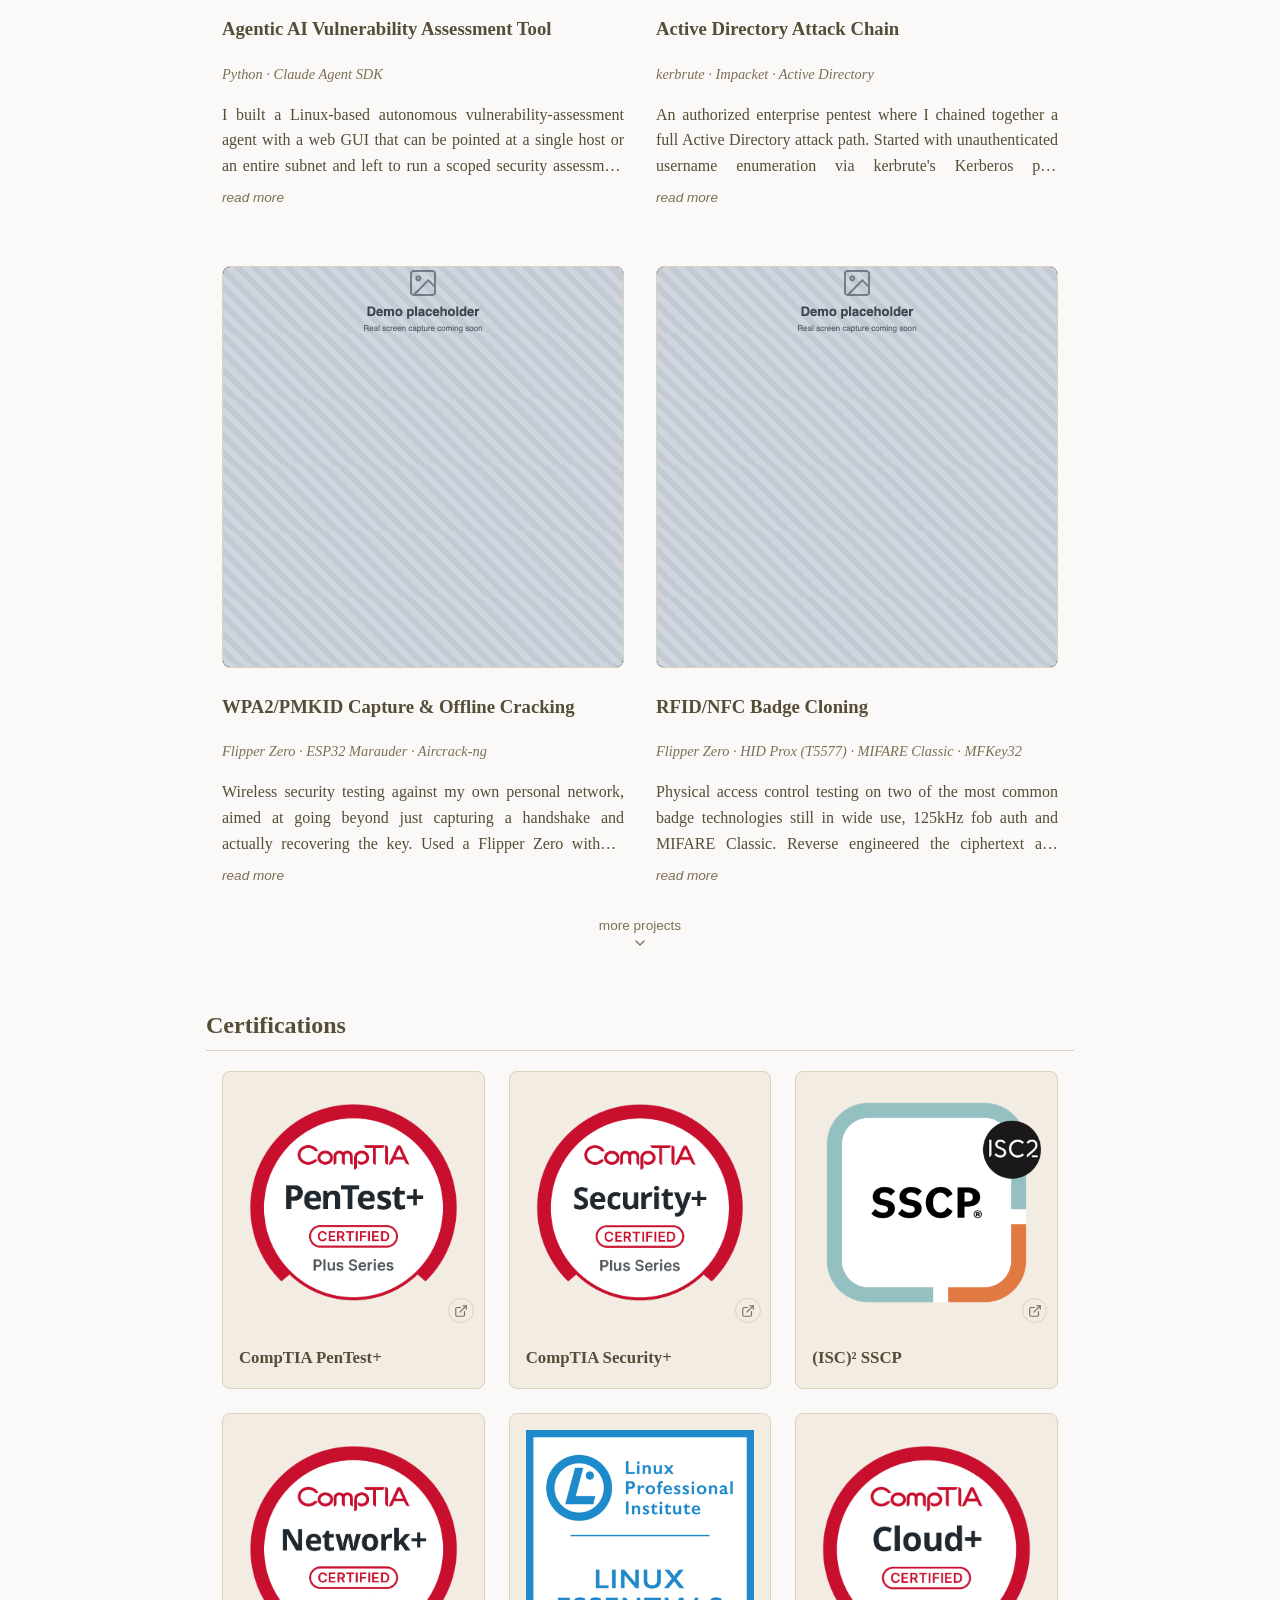
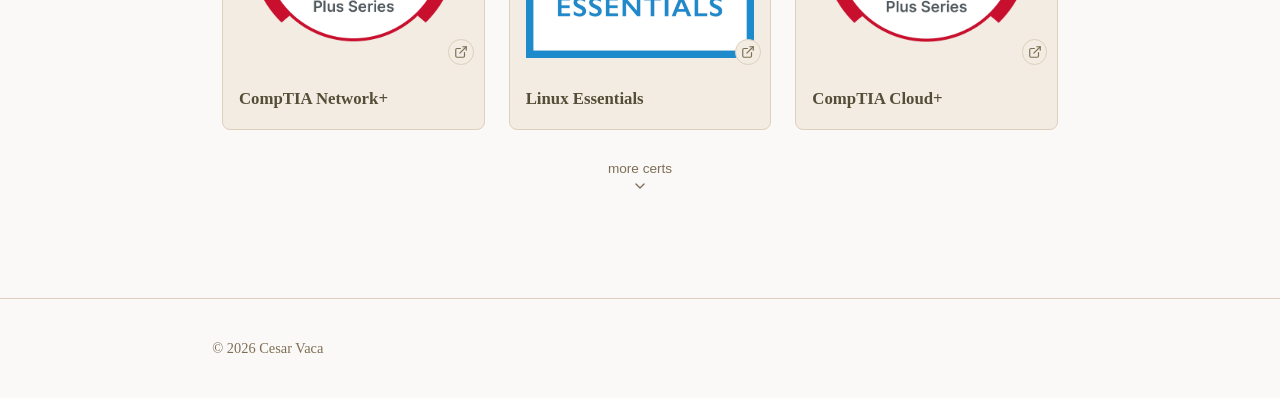
==== commit be12b8fe: "Turn cert badges into real Credly links with a cursor-following tooltip Each cert badge is now a rea" ====
--- a/index.html
+++ b/index.html
@@ -108,7 +108,7 @@
       <p class="tagline">Penetration Testing &middot; Red Teaming &middot; Security Automation</p>
 
       <p class="hero-actions">
-        <a class="btn" href="resume" target="_blank" rel="noopener noreferrer">View resume</a>
+        <a class="btn" href="resume">View resume</a>
       </p>
     </section>
 
@@ -386,46 +386,131 @@
       <!--
         One <article class="cert-card"> per credential, showing the
         vendor's Credly badge PNG (square) rather than a scan of the
-        certificate. To add a new one: drop the badge PNG in
-        assets/certs/ (kebab-case filename) and add a matching card
-        here. Omit .cert-verify for credentials with no Credly badge
-        (e.g. a degree).
+        certificate. The badge itself is the Credly link now: the whole
+        .cert-badge-trigger is a real <a> around the <img> (so a tap just
+        navigates, same as any other link -- no JS required on touch), plus
+        an always-visible .cert-badge-icon in the corner as a tap/click
+        affordance. .cert-verify-flyout is a decorative, non-interactive
+        label that js/main.js fades in and moves with the cursor on
+        real-mouse hover only (desktop); it's aria-hidden since the <a>
+        already carries the accessible name via its own aria-label. To add
+        a new one: drop the badge PNG in assets/certs/ (kebab-case
+        filename) and add a matching card here. Omit .cert-verify-control
+        (just the bare <img>) for credentials with no Credly badge (e.g. a
+        degree).
       -->
       <div class="certs-grid">
         <article class="cert-card">
-          <img class="cert-image" src="assets/certs/pentest-plus.png" alt="CompTIA PenTest+ badge" width="601" height="601" loading="lazy">
+          <div class="cert-verify-control">
+            <a class="cert-badge-trigger" href="https://www.credly.com/badges/893e9ba2-42d3-4b56-922e-d79908ea648e/public_url" target="_blank" rel="noopener noreferrer" aria-label="Verify CompTIA PenTest+ with Credly">
+              <img class="cert-image" src="assets/certs/pentest-plus.png" alt="CompTIA PenTest+ badge" width="601" height="601" loading="lazy">
+              <span class="cert-badge-icon" aria-hidden="true">
+                <svg viewBox="0 0 24 24" fill="none" stroke="currentColor" stroke-width="2" stroke-linecap="round" stroke-linejoin="round" aria-hidden="true" focusable="false">
+                  <path d="M18 13v6a2 2 0 0 1-2 2H5a2 2 0 0 1-2-2V8a2 2 0 0 1 2-2h6"></path>
+                  <polyline points="15 3 21 3 21 9"></polyline>
+                  <line x1="10" y1="14" x2="21" y2="3"></line>
+                </svg>
+              </span>
+            </a>
+            <span class="cert-verify-flyout" aria-hidden="true">Verify with Credly</span>
+          </div>
           <h3 class="cert-title">CompTIA PenTest+</h3>
-          <p class="cert-verify">Verify with <a href="https://www.credly.com/badges/893e9ba2-42d3-4b56-922e-d79908ea648e/public_url" target="_blank" rel="noopener noreferrer">Credly</a></p>
         </article>
         <article class="cert-card">
-          <img class="cert-image" src="assets/certs/security-plus.png" alt="CompTIA Security+ badge" width="601" height="601" loading="lazy">
+          <div class="cert-verify-control">
+            <a class="cert-badge-trigger" href="https://www.credly.com/badges/abeb1d9f-e3be-4571-bfea-fd5beabeaebd/public_url" target="_blank" rel="noopener noreferrer" aria-label="Verify CompTIA Security+ with Credly">
+              <img class="cert-image" src="assets/certs/security-plus.png" alt="CompTIA Security+ badge" width="601" height="601" loading="lazy">
+              <span class="cert-badge-icon" aria-hidden="true">
+                <svg viewBox="0 0 24 24" fill="none" stroke="currentColor" stroke-width="2" stroke-linecap="round" stroke-linejoin="round" aria-hidden="true" focusable="false">
+                  <path d="M18 13v6a2 2 0 0 1-2 2H5a2 2 0 0 1-2-2V8a2 2 0 0 1 2-2h6"></path>
+                  <polyline points="15 3 21 3 21 9"></polyline>
+                  <line x1="10" y1="14" x2="21" y2="3"></line>
+                </svg>
+              </span>
+            </a>
+            <span class="cert-verify-flyout" aria-hidden="true">Verify with Credly</span>
+          </div>
           <h3 class="cert-title">CompTIA Security+</h3>
-          <p class="cert-verify">Verify with <a href="https://www.credly.com/badges/abeb1d9f-e3be-4571-bfea-fd5beabeaebd/public_url" target="_blank" rel="noopener noreferrer">Credly</a></p>
         </article>
         <article class="cert-card">
-          <img class="cert-image" src="assets/certs/sscp.png" alt="(ISC)&sup2; SSCP badge" width="1455" height="1455" loading="lazy">
+          <div class="cert-verify-control">
+            <a class="cert-badge-trigger" href="https://www.credly.com/badges/cc08c910-19b8-47a9-a869-72b4d916efad/public_url" target="_blank" rel="noopener noreferrer" aria-label="Verify (ISC)&sup2; SSCP with Credly">
+              <img class="cert-image" src="assets/certs/sscp.png" alt="(ISC)&sup2; SSCP badge" width="1455" height="1455" loading="lazy">
+              <span class="cert-badge-icon" aria-hidden="true">
+                <svg viewBox="0 0 24 24" fill="none" stroke="currentColor" stroke-width="2" stroke-linecap="round" stroke-linejoin="round" aria-hidden="true" focusable="false">
+                  <path d="M18 13v6a2 2 0 0 1-2 2H5a2 2 0 0 1-2-2V8a2 2 0 0 1 2-2h6"></path>
+                  <polyline points="15 3 21 3 21 9"></polyline>
+                  <line x1="10" y1="14" x2="21" y2="3"></line>
+                </svg>
+              </span>
+            </a>
+            <span class="cert-verify-flyout" aria-hidden="true">Verify with Credly</span>
+          </div>
           <h3 class="cert-title">(ISC)&sup2; SSCP</h3>
-          <p class="cert-verify">Verify with <a href="https://www.credly.com/badges/cc08c910-19b8-47a9-a869-72b4d916efad/public_url" target="_blank" rel="noopener noreferrer">Credly</a></p>
         </article>
         <article class="cert-card">
-          <img class="cert-image" src="assets/certs/network-plus.png" alt="CompTIA Network+ badge" width="601" height="601" loading="lazy">
+          <div class="cert-verify-control">
+            <a class="cert-badge-trigger" href="https://www.credly.com/badges/9aef0cdb-99f6-4562-ba2a-3d0114cf7c8e/public_url" target="_blank" rel="noopener noreferrer" aria-label="Verify CompTIA Network+ with Credly">
+              <img class="cert-image" src="assets/certs/network-plus.png" alt="CompTIA Network+ badge" width="601" height="601" loading="lazy">
+              <span class="cert-badge-icon" aria-hidden="true">
+                <svg viewBox="0 0 24 24" fill="none" stroke="currentColor" stroke-width="2" stroke-linecap="round" stroke-linejoin="round" aria-hidden="true" focusable="false">
+                  <path d="M18 13v6a2 2 0 0 1-2 2H5a2 2 0 0 1-2-2V8a2 2 0 0 1 2-2h6"></path>
+                  <polyline points="15 3 21 3 21 9"></polyline>
+                  <line x1="10" y1="14" x2="21" y2="3"></line>
+                </svg>
+              </span>
+            </a>
+            <span class="cert-verify-flyout" aria-hidden="true">Verify with Credly</span>
+          </div>
           <h3 class="cert-title">CompTIA Network+</h3>
-          <p class="cert-verify">Verify with <a href="https://www.credly.com/badges/9aef0cdb-99f6-4562-ba2a-3d0114cf7c8e/public_url" target="_blank" rel="noopener noreferrer">Credly</a></p>
         </article>
         <article class="cert-card">
-          <img class="cert-image" src="assets/certs/linux-essentials.png" alt="Linux Essentials badge" width="1632" height="1632" loading="lazy">
+          <div class="cert-verify-control">
+            <a class="cert-badge-trigger" href="https://www.credly.com/badges/c2b9890b-b2dd-4b77-a0ef-93bc54e045b1/public_url" target="_blank" rel="noopener noreferrer" aria-label="Verify Linux Essentials with Credly">
+              <img class="cert-image" src="assets/certs/linux-essentials.png" alt="Linux Essentials badge" width="1632" height="1632" loading="lazy">
+              <span class="cert-badge-icon" aria-hidden="true">
+                <svg viewBox="0 0 24 24" fill="none" stroke="currentColor" stroke-width="2" stroke-linecap="round" stroke-linejoin="round" aria-hidden="true" focusable="false">
+                  <path d="M18 13v6a2 2 0 0 1-2 2H5a2 2 0 0 1-2-2V8a2 2 0 0 1 2-2h6"></path>
+                  <polyline points="15 3 21 3 21 9"></polyline>
+                  <line x1="10" y1="14" x2="21" y2="3"></line>
+                </svg>
+              </span>
+            </a>
+            <span class="cert-verify-flyout" aria-hidden="true">Verify with Credly</span>
+          </div>
           <h3 class="cert-title">Linux Essentials</h3>
-          <p class="cert-verify">Verify with <a href="https://www.credly.com/badges/c2b9890b-b2dd-4b77-a0ef-93bc54e045b1/public_url" target="_blank" rel="noopener noreferrer">Credly</a></p>
         </article>
         <article class="cert-card">
-          <img class="cert-image" src="assets/certs/cloud-plus.png" alt="CompTIA Cloud+ badge" width="600" height="600" loading="lazy">
+          <div class="cert-verify-control">
+            <a class="cert-badge-trigger" href="https://www.credly.com/badges/69339a74-4fec-4239-bc6e-648e1ce88b1d/public_url" target="_blank" rel="noopener noreferrer" aria-label="Verify CompTIA Cloud+ with Credly">
+              <img class="cert-image" src="assets/certs/cloud-plus.png" alt="CompTIA Cloud+ badge" width="600" height="600" loading="lazy">
+              <span class="cert-badge-icon" aria-hidden="true">
+                <svg viewBox="0 0 24 24" fill="none" stroke="currentColor" stroke-width="2" stroke-linecap="round" stroke-linejoin="round" aria-hidden="true" focusable="false">
+                  <path d="M18 13v6a2 2 0 0 1-2 2H5a2 2 0 0 1-2-2V8a2 2 0 0 1 2-2h6"></path>
+                  <polyline points="15 3 21 3 21 9"></polyline>
+                  <line x1="10" y1="14" x2="21" y2="3"></line>
+                </svg>
+              </span>
+            </a>
+            <span class="cert-verify-flyout" aria-hidden="true">Verify with Credly</span>
+          </div>
           <h3 class="cert-title">CompTIA Cloud+</h3>
-          <p class="cert-verify">Verify with <a href="https://www.credly.com/badges/69339a74-4fec-4239-bc6e-648e1ce88b1d/public_url" target="_blank" rel="noopener noreferrer">Credly</a></p>
         </article>
         <article class="cert-card" hidden>
-          <img class="cert-image" src="assets/certs/aws-ccp.png" alt="AWS Certified Cloud Practitioner badge" width="1654" height="1654" loading="lazy">
+          <div class="cert-verify-control">
+            <a class="cert-badge-trigger" href="https://www.credly.com/badges/6afecd0d-25e5-4164-bf71-714467b96241/public_url" target="_blank" rel="noopener noreferrer" aria-label="Verify AWS Certified Cloud Practitioner with Credly">
+              <img class="cert-image" src="assets/certs/aws-ccp.png" alt="AWS Certified Cloud Practitioner badge" width="1654" height="1654" loading="lazy">
+              <span class="cert-badge-icon" aria-hidden="true">
+                <svg viewBox="0 0 24 24" fill="none" stroke="currentColor" stroke-width="2" stroke-linecap="round" stroke-linejoin="round" aria-hidden="true" focusable="false">
+                  <path d="M18 13v6a2 2 0 0 1-2 2H5a2 2 0 0 1-2-2V8a2 2 0 0 1 2-2h6"></path>
+                  <polyline points="15 3 21 3 21 9"></polyline>
+                  <line x1="10" y1="14" x2="21" y2="3"></line>
+                </svg>
+              </span>
+            </a>
+            <span class="cert-verify-flyout" aria-hidden="true">Verify with Credly</span>
+          </div>
           <h3 class="cert-title">AWS Certified Cloud Practitioner</h3>
-          <p class="cert-verify">Verify with <a href="https://www.credly.com/badges/6afecd0d-25e5-4164-bf71-714467b96241/public_url" target="_blank" rel="noopener noreferrer">Credly</a></p>
         </article>
       </div>
 
--- a/css/styles.css
+++ b/css/styles.css
@@ -161,7 +161,14 @@
   text-decoration: none;
 }
 
-.icon-btn:hover { border-color: var(--accent); color: var(--accent); }
+/* (hover: hover) keeps this off touch devices -- without it, tapping an
+   icon button (the theme toggle especially) leaves it "stuck" highlighted
+   until the next scroll, since touch browsers apply :hover on tap and only
+   clear it on the next scroll/repaint, with no real pointer to un-hover
+   with. Devices with a mouse still get the highlight on real hover. */
+@media (hover: hover) {
+  .icon-btn:hover { border-color: var(--accent); color: var(--accent); }
+}
 
 .icon-btn .icon { width: 16px; height: 16px; }
 
@@ -383,7 +390,6 @@
   border: 1px solid var(--border);
   border-radius: 8px;
   background: var(--surface);
-  overflow: hidden;
 }
 
 .cert-image {
@@ -397,14 +403,99 @@
 
 .cert-title {
   font-size: 1.05rem;
-  margin: 0.75rem 1rem 0.25rem;
-}
-
-.cert-verify {
-  margin: 0 1rem 1rem;
-  font-size: 0.9rem;
-  font-style: italic;
+  margin: 0.75rem 1rem 1rem;
+}
+
+/* The badge itself is the Credly link now (see the HTML comment above
+   .certs-grid): .cert-badge-trigger is a real <a> around the image, so a
+   tap/click just navigates -- no JS needed for that part, and it works
+   identically on touch. .cert-card lost its overflow: hidden here -- the
+   badge img is inset by its own 1rem padding and paints nothing in its
+   box's own corners (the PNGs are transparent there), so the clip was
+   never visually doing anything, and keeping it would have clipped the
+   flyout/icon on narrow cards. */
+.cert-verify-control { position: relative; }
+
+.cert-badge-trigger {
+  display: block;
+  position: relative;
+  text-decoration: none;
+}
+
+/* Always-visible tap/click affordance -- unlike the flyout below, this
+   isn't gated behind hover, since touch visitors have no hover state to
+   reveal it with. A small "external link" glyph in the corner of every
+   badge signals it's clickable before anyone taps it. Purely decorative
+   (aria-hidden, pointer-events: none) since the whole badge is already
+   the link. */
+.cert-badge-icon {
+  position: absolute;
+  right: 0.6rem;
+  bottom: 0.6rem;
+  width: 1.6rem;
+  height: 1.6rem;
+  display: flex;
+  align-items: center;
+  justify-content: center;
+  background: var(--surface);
+  border: 1px solid var(--border);
+  border-radius: 50%;
   color: var(--text-muted);
+  pointer-events: none;
+}
+
+.cert-badge-icon svg { width: 14px; height: 14px; }
+
+@media (hover: hover) {
+  .cert-badge-trigger:hover .cert-badge-icon {
+    color: var(--accent);
+    border-color: var(--accent);
+  }
+}
+
+/* A decorative, non-interactive tooltip -- js/main.js fades it in between
+   mouseenter/mouseleave on .cert-verify-control and repositions it on every
+   mousemove to track the cursor (see the "Certification badge tooltips"
+   IIFE), rather than sitting fixed under the badge like the header's mail
+   flyout does. Mouse-only: it's skipped entirely on touch, where the badge
+   link just navigates on tap and .cert-badge-icon above is the affordance
+   instead. The default position here (centered under the badge) is what
+   :focus-within falls back to for keyboard users tabbing to the link, since
+   there's no cursor position to track in that case. */
+.cert-verify-flyout {
+  position: absolute;
+  top: calc(100% + 0.5rem);
+  left: 50%;
+  transform: translateX(-50%);
+  background: var(--surface);
+  border: 1px solid var(--border);
+  border-radius: 6px;
+  padding: 0.4rem 0.6rem;
+  white-space: nowrap;
+  font-size: 0.85rem;
+  color: var(--accent);
+  opacity: 0;
+  pointer-events: none;
+  transition: opacity 0.1s ease;
+  z-index: 60;
+}
+
+.cert-verify-control.is-open .cert-verify-flyout,
+.cert-verify-control:focus-within .cert-verify-flyout {
+  opacity: 1;
+}
+
+/* Added by JS only while actively tracking the mouse -- switches the
+   flyout to viewport-relative coordinates so the left/top pixel values
+   js/main.js sets on mousemove position it at the cursor instead of
+   relative to .cert-verify-control. transform: none cancels the default
+   rule's translateX(-50%), which would otherwise offset it half its own
+   width off the cursor position. */
+.cert-verify-control.is-following .cert-verify-flyout {
+  position: fixed;
+  top: 0;
+  left: 0;
+  transform: none;
 }
 
 .copy-email-btn .icon {
@@ -631,6 +722,8 @@
   .nav-links,
   .theme-toggle,
   .mail-flyout,
+  .cert-verify-flyout,
+  .cert-badge-icon,
   .hero-actions,
   .demo,
   .back-to-top,
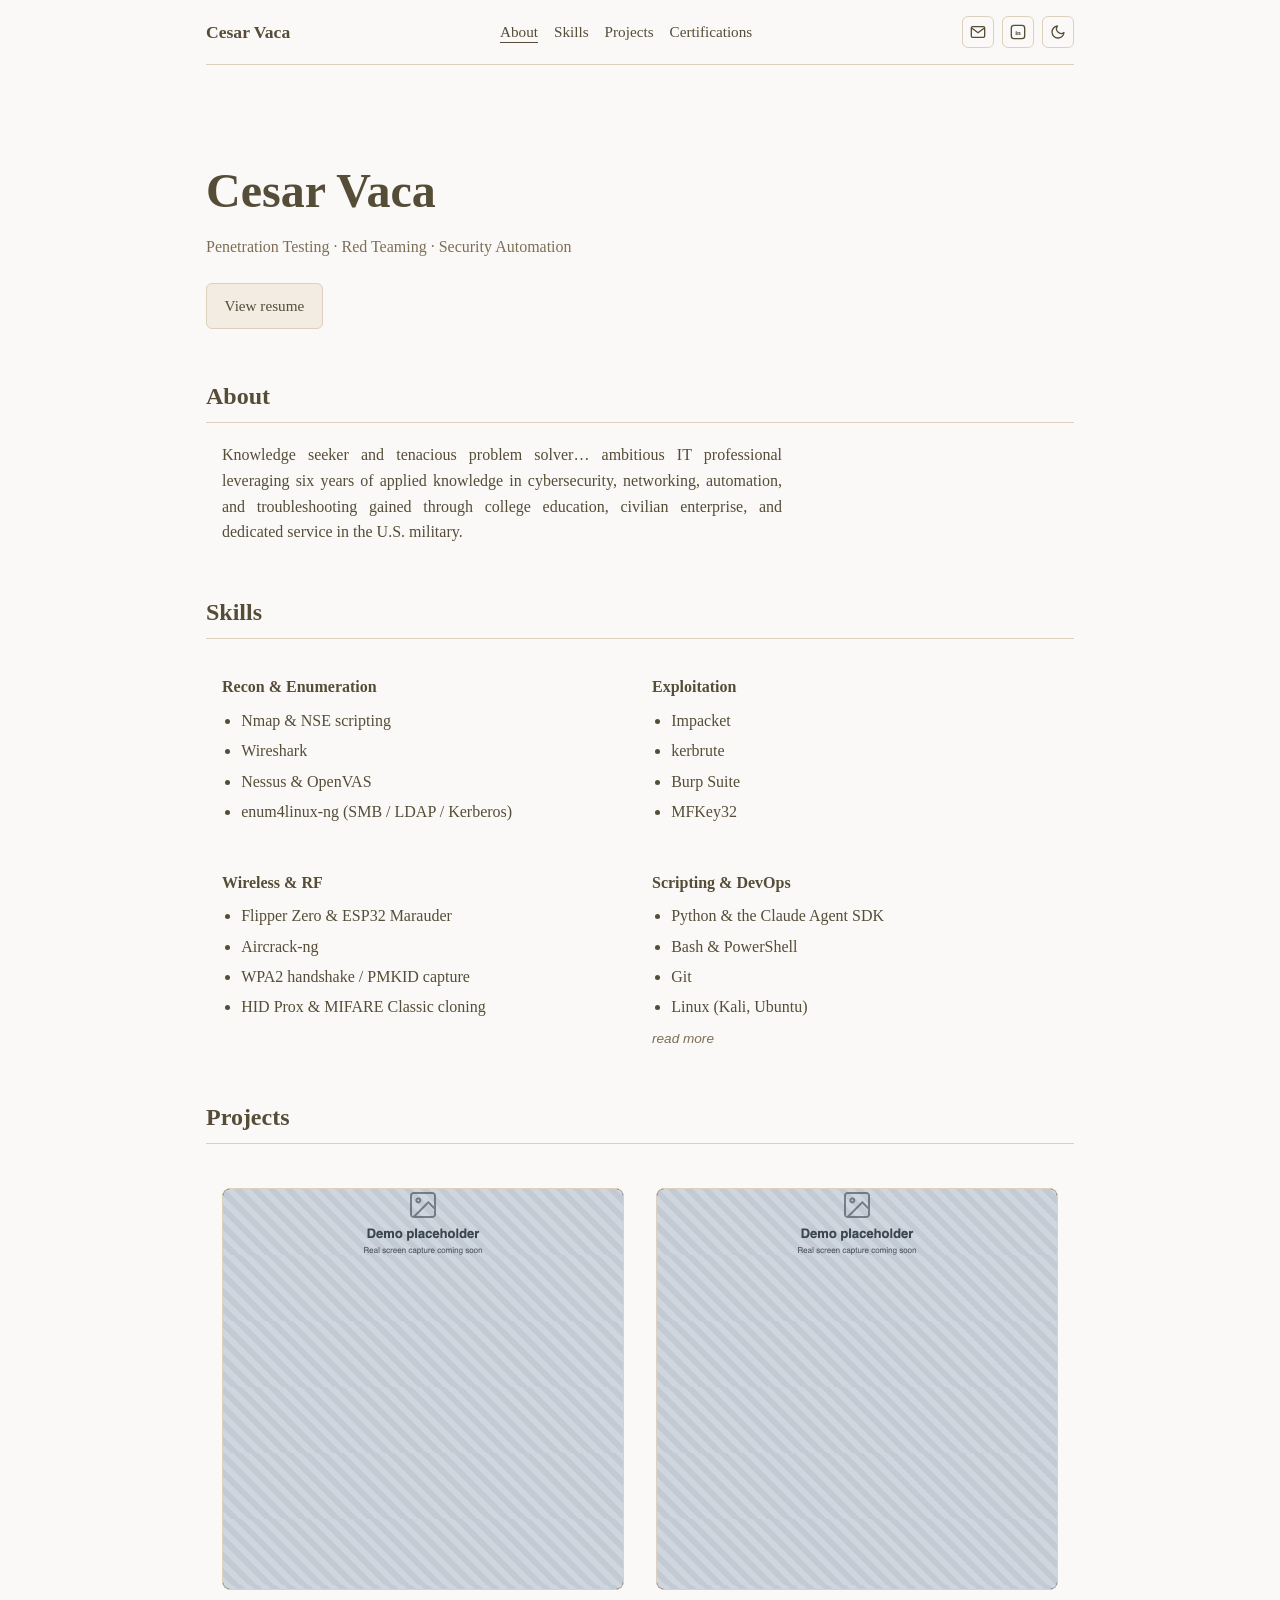
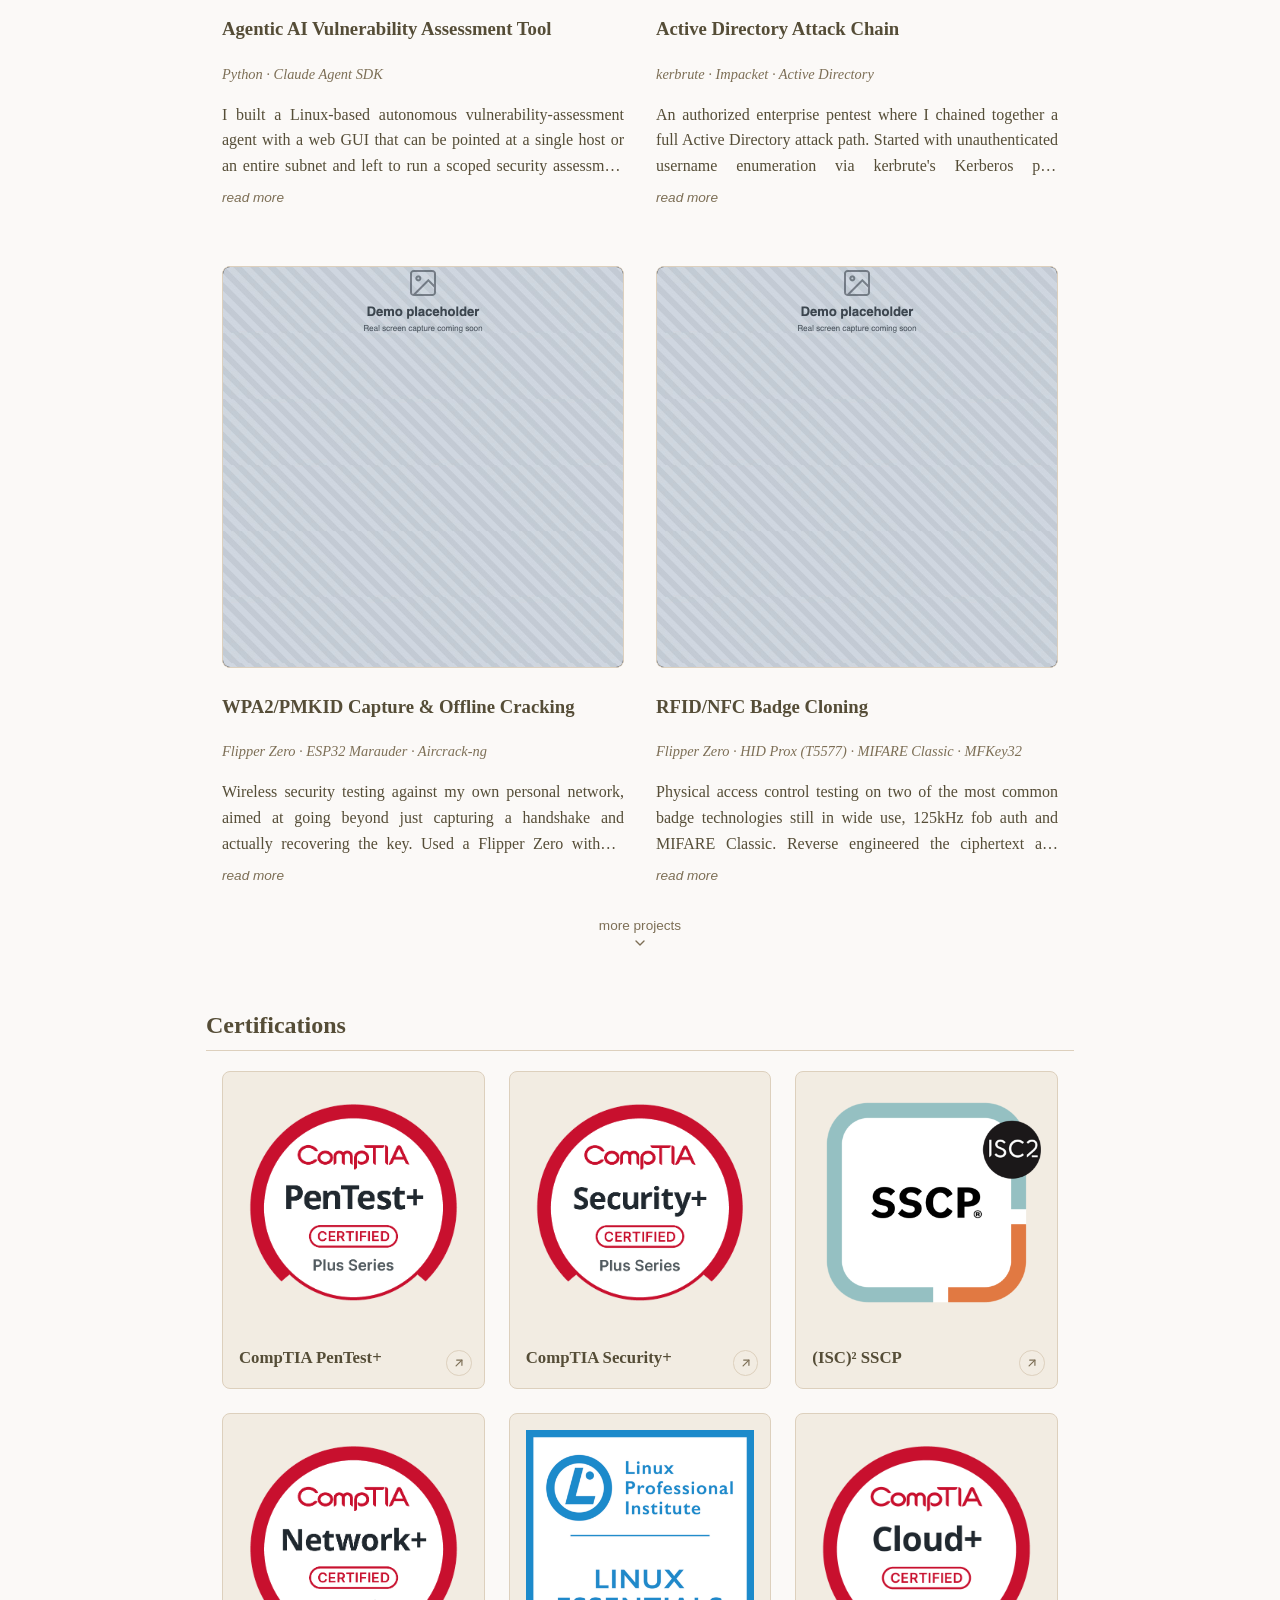
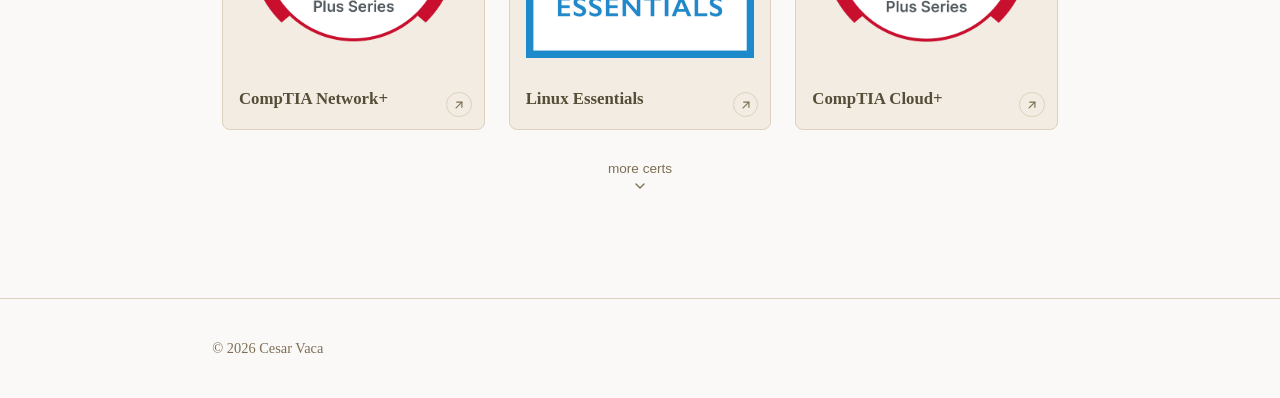
==== commit f53ffa27: "Make the whole cert card a Credly link with a corner arrow affordance The card title is now part of " ====
--- a/index.html
+++ b/index.html
@@ -386,131 +386,114 @@
       <!--
         One <article class="cert-card"> per credential, showing the
         vendor's Credly badge PNG (square) rather than a scan of the
-        certificate. The badge itself is the Credly link now: the whole
-        .cert-badge-trigger is a real <a> around the <img> (so a tap just
-        navigates, same as any other link -- no JS required on touch), plus
-        an always-visible .cert-badge-icon in the corner as a tap/click
-        affordance. .cert-verify-flyout is a decorative, non-interactive
+        certificate. The whole card is the Credly link now: .cert-badge-trigger
+        is a real <a> wrapping both the <img> and the <h3> title, so a tap
+        anywhere on the card (badge or title) just navigates -- no JS
+        required on touch. .cert-badge-icon (a plain arrow-up-right glyph)
+        sits in the card's bottom-right corner as an always-visible tap/click
+        affordance, and .cert-verify-flyout is a decorative, non-interactive
         label that js/main.js fades in and moves with the cursor on
-        real-mouse hover only (desktop); it's aria-hidden since the <a>
-        already carries the accessible name via its own aria-label. To add
-        a new one: drop the badge PNG in assets/certs/ (kebab-case
-        filename) and add a matching card here. Omit .cert-verify-control
-        (just the bare <img>) for credentials with no Credly badge (e.g. a
-        degree).
+        real-mouse hover only (desktop); both are direct children of
+        .cert-card (siblings of the <a>), positioned against the card itself
+        rather than the trigger. .cert-verify-flyout is aria-hidden since the
+        <a> already carries the accessible name via its own aria-label. To
+        add a new one: drop the badge PNG in assets/certs/ (kebab-case
+        filename) and add a matching card here. For a credential with no
+        Credly badge (e.g. a degree): skip the <a>/.cert-badge-icon/
+        .cert-verify-flyout entirely and use a bare <img class="cert-image">
+        plus <h3> as direct children of <article class="cert-card">.
       -->
       <div class="certs-grid">
         <article class="cert-card">
-          <div class="cert-verify-control">
-            <a class="cert-badge-trigger" href="https://www.credly.com/badges/893e9ba2-42d3-4b56-922e-d79908ea648e/public_url" target="_blank" rel="noopener noreferrer" aria-label="Verify CompTIA PenTest+ with Credly">
-              <img class="cert-image" src="assets/certs/pentest-plus.png" alt="CompTIA PenTest+ badge" width="601" height="601" loading="lazy">
-              <span class="cert-badge-icon" aria-hidden="true">
-                <svg viewBox="0 0 24 24" fill="none" stroke="currentColor" stroke-width="2" stroke-linecap="round" stroke-linejoin="round" aria-hidden="true" focusable="false">
-                  <path d="M18 13v6a2 2 0 0 1-2 2H5a2 2 0 0 1-2-2V8a2 2 0 0 1 2-2h6"></path>
-                  <polyline points="15 3 21 3 21 9"></polyline>
-                  <line x1="10" y1="14" x2="21" y2="3"></line>
-                </svg>
-              </span>
-            </a>
-            <span class="cert-verify-flyout" aria-hidden="true">Verify with Credly</span>
-          </div>
-          <h3 class="cert-title">CompTIA PenTest+</h3>
+          <a class="cert-badge-trigger" href="https://www.credly.com/badges/893e9ba2-42d3-4b56-922e-d79908ea648e/public_url" target="_blank" rel="noopener noreferrer" aria-label="Verify CompTIA PenTest+ with Credly">
+            <img class="cert-image" src="assets/certs/pentest-plus.png" alt="CompTIA PenTest+ badge" width="601" height="601" loading="lazy">
+            <h3 class="cert-title">CompTIA PenTest+</h3>
+          </a>
+          <span class="cert-badge-icon" aria-hidden="true">
+            <svg viewBox="0 0 24 24" fill="none" stroke="currentColor" stroke-width="2" stroke-linecap="round" stroke-linejoin="round" aria-hidden="true" focusable="false">
+              <line x1="7" y1="17" x2="17" y2="7"></line>
+              <polyline points="8 7 17 7 17 16"></polyline>
+            </svg>
+          </span>
+          <span class="cert-verify-flyout" aria-hidden="true">Verify with Credly</span>
         </article>
         <article class="cert-card">
-          <div class="cert-verify-control">
-            <a class="cert-badge-trigger" href="https://www.credly.com/badges/abeb1d9f-e3be-4571-bfea-fd5beabeaebd/public_url" target="_blank" rel="noopener noreferrer" aria-label="Verify CompTIA Security+ with Credly">
-              <img class="cert-image" src="assets/certs/security-plus.png" alt="CompTIA Security+ badge" width="601" height="601" loading="lazy">
-              <span class="cert-badge-icon" aria-hidden="true">
-                <svg viewBox="0 0 24 24" fill="none" stroke="currentColor" stroke-width="2" stroke-linecap="round" stroke-linejoin="round" aria-hidden="true" focusable="false">
-                  <path d="M18 13v6a2 2 0 0 1-2 2H5a2 2 0 0 1-2-2V8a2 2 0 0 1 2-2h6"></path>
-                  <polyline points="15 3 21 3 21 9"></polyline>
-                  <line x1="10" y1="14" x2="21" y2="3"></line>
-                </svg>
-              </span>
-            </a>
-            <span class="cert-verify-flyout" aria-hidden="true">Verify with Credly</span>
-          </div>
-          <h3 class="cert-title">CompTIA Security+</h3>
+          <a class="cert-badge-trigger" href="https://www.credly.com/badges/abeb1d9f-e3be-4571-bfea-fd5beabeaebd/public_url" target="_blank" rel="noopener noreferrer" aria-label="Verify CompTIA Security+ with Credly">
+            <img class="cert-image" src="assets/certs/security-plus.png" alt="CompTIA Security+ badge" width="601" height="601" loading="lazy">
+            <h3 class="cert-title">CompTIA Security+</h3>
+          </a>
+          <span class="cert-badge-icon" aria-hidden="true">
+            <svg viewBox="0 0 24 24" fill="none" stroke="currentColor" stroke-width="2" stroke-linecap="round" stroke-linejoin="round" aria-hidden="true" focusable="false">
+              <line x1="7" y1="17" x2="17" y2="7"></line>
+              <polyline points="8 7 17 7 17 16"></polyline>
+            </svg>
+          </span>
+          <span class="cert-verify-flyout" aria-hidden="true">Verify with Credly</span>
         </article>
         <article class="cert-card">
-          <div class="cert-verify-control">
-            <a class="cert-badge-trigger" href="https://www.credly.com/badges/cc08c910-19b8-47a9-a869-72b4d916efad/public_url" target="_blank" rel="noopener noreferrer" aria-label="Verify (ISC)&sup2; SSCP with Credly">
-              <img class="cert-image" src="assets/certs/sscp.png" alt="(ISC)&sup2; SSCP badge" width="1455" height="1455" loading="lazy">
-              <span class="cert-badge-icon" aria-hidden="true">
-                <svg viewBox="0 0 24 24" fill="none" stroke="currentColor" stroke-width="2" stroke-linecap="round" stroke-linejoin="round" aria-hidden="true" focusable="false">
-                  <path d="M18 13v6a2 2 0 0 1-2 2H5a2 2 0 0 1-2-2V8a2 2 0 0 1 2-2h6"></path>
-                  <polyline points="15 3 21 3 21 9"></polyline>
-                  <line x1="10" y1="14" x2="21" y2="3"></line>
-                </svg>
-              </span>
-            </a>
-            <span class="cert-verify-flyout" aria-hidden="true">Verify with Credly</span>
-          </div>
-          <h3 class="cert-title">(ISC)&sup2; SSCP</h3>
+          <a class="cert-badge-trigger" href="https://www.credly.com/badges/cc08c910-19b8-47a9-a869-72b4d916efad/public_url" target="_blank" rel="noopener noreferrer" aria-label="Verify (ISC)&sup2; SSCP with Credly">
+            <img class="cert-image" src="assets/certs/sscp.png" alt="(ISC)&sup2; SSCP badge" width="1455" height="1455" loading="lazy">
+            <h3 class="cert-title">(ISC)&sup2; SSCP</h3>
+          </a>
+          <span class="cert-badge-icon" aria-hidden="true">
+            <svg viewBox="0 0 24 24" fill="none" stroke="currentColor" stroke-width="2" stroke-linecap="round" stroke-linejoin="round" aria-hidden="true" focusable="false">
+              <line x1="7" y1="17" x2="17" y2="7"></line>
+              <polyline points="8 7 17 7 17 16"></polyline>
+            </svg>
+          </span>
+          <span class="cert-verify-flyout" aria-hidden="true">Verify with Credly</span>
         </article>
         <article class="cert-card">
-          <div class="cert-verify-control">
-            <a class="cert-badge-trigger" href="https://www.credly.com/badges/9aef0cdb-99f6-4562-ba2a-3d0114cf7c8e/public_url" target="_blank" rel="noopener noreferrer" aria-label="Verify CompTIA Network+ with Credly">
-              <img class="cert-image" src="assets/certs/network-plus.png" alt="CompTIA Network+ badge" width="601" height="601" loading="lazy">
-              <span class="cert-badge-icon" aria-hidden="true">
-                <svg viewBox="0 0 24 24" fill="none" stroke="currentColor" stroke-width="2" stroke-linecap="round" stroke-linejoin="round" aria-hidden="true" focusable="false">
-                  <path d="M18 13v6a2 2 0 0 1-2 2H5a2 2 0 0 1-2-2V8a2 2 0 0 1 2-2h6"></path>
-                  <polyline points="15 3 21 3 21 9"></polyline>
-                  <line x1="10" y1="14" x2="21" y2="3"></line>
-                </svg>
-              </span>
-            </a>
-            <span class="cert-verify-flyout" aria-hidden="true">Verify with Credly</span>
-          </div>
-          <h3 class="cert-title">CompTIA Network+</h3>
+          <a class="cert-badge-trigger" href="https://www.credly.com/badges/9aef0cdb-99f6-4562-ba2a-3d0114cf7c8e/public_url" target="_blank" rel="noopener noreferrer" aria-label="Verify CompTIA Network+ with Credly">
+            <img class="cert-image" src="assets/certs/network-plus.png" alt="CompTIA Network+ badge" width="601" height="601" loading="lazy">
+            <h3 class="cert-title">CompTIA Network+</h3>
+          </a>
+          <span class="cert-badge-icon" aria-hidden="true">
+            <svg viewBox="0 0 24 24" fill="none" stroke="currentColor" stroke-width="2" stroke-linecap="round" stroke-linejoin="round" aria-hidden="true" focusable="false">
+              <line x1="7" y1="17" x2="17" y2="7"></line>
+              <polyline points="8 7 17 7 17 16"></polyline>
+            </svg>
+          </span>
+          <span class="cert-verify-flyout" aria-hidden="true">Verify with Credly</span>
         </article>
         <article class="cert-card">
-          <div class="cert-verify-control">
-            <a class="cert-badge-trigger" href="https://www.credly.com/badges/c2b9890b-b2dd-4b77-a0ef-93bc54e045b1/public_url" target="_blank" rel="noopener noreferrer" aria-label="Verify Linux Essentials with Credly">
-              <img class="cert-image" src="assets/certs/linux-essentials.png" alt="Linux Essentials badge" width="1632" height="1632" loading="lazy">
-              <span class="cert-badge-icon" aria-hidden="true">
-                <svg viewBox="0 0 24 24" fill="none" stroke="currentColor" stroke-width="2" stroke-linecap="round" stroke-linejoin="round" aria-hidden="true" focusable="false">
-                  <path d="M18 13v6a2 2 0 0 1-2 2H5a2 2 0 0 1-2-2V8a2 2 0 0 1 2-2h6"></path>
-                  <polyline points="15 3 21 3 21 9"></polyline>
-                  <line x1="10" y1="14" x2="21" y2="3"></line>
-                </svg>
-              </span>
-            </a>
-            <span class="cert-verify-flyout" aria-hidden="true">Verify with Credly</span>
-          </div>
-          <h3 class="cert-title">Linux Essentials</h3>
+          <a class="cert-badge-trigger" href="https://www.credly.com/badges/c2b9890b-b2dd-4b77-a0ef-93bc54e045b1/public_url" target="_blank" rel="noopener noreferrer" aria-label="Verify Linux Essentials with Credly">
+            <img class="cert-image" src="assets/certs/linux-essentials.png" alt="Linux Essentials badge" width="1632" height="1632" loading="lazy">
+            <h3 class="cert-title">Linux Essentials</h3>
+          </a>
+          <span class="cert-badge-icon" aria-hidden="true">
+            <svg viewBox="0 0 24 24" fill="none" stroke="currentColor" stroke-width="2" stroke-linecap="round" stroke-linejoin="round" aria-hidden="true" focusable="false">
+              <line x1="7" y1="17" x2="17" y2="7"></line>
+              <polyline points="8 7 17 7 17 16"></polyline>
+            </svg>
+          </span>
+          <span class="cert-verify-flyout" aria-hidden="true">Verify with Credly</span>
         </article>
         <article class="cert-card">
-          <div class="cert-verify-control">
-            <a class="cert-badge-trigger" href="https://www.credly.com/badges/69339a74-4fec-4239-bc6e-648e1ce88b1d/public_url" target="_blank" rel="noopener noreferrer" aria-label="Verify CompTIA Cloud+ with Credly">
-              <img class="cert-image" src="assets/certs/cloud-plus.png" alt="CompTIA Cloud+ badge" width="600" height="600" loading="lazy">
-              <span class="cert-badge-icon" aria-hidden="true">
-                <svg viewBox="0 0 24 24" fill="none" stroke="currentColor" stroke-width="2" stroke-linecap="round" stroke-linejoin="round" aria-hidden="true" focusable="false">
-                  <path d="M18 13v6a2 2 0 0 1-2 2H5a2 2 0 0 1-2-2V8a2 2 0 0 1 2-2h6"></path>
-                  <polyline points="15 3 21 3 21 9"></polyline>
-                  <line x1="10" y1="14" x2="21" y2="3"></line>
-                </svg>
-              </span>
-            </a>
-            <span class="cert-verify-flyout" aria-hidden="true">Verify with Credly</span>
-          </div>
-          <h3 class="cert-title">CompTIA Cloud+</h3>
+          <a class="cert-badge-trigger" href="https://www.credly.com/badges/69339a74-4fec-4239-bc6e-648e1ce88b1d/public_url" target="_blank" rel="noopener noreferrer" aria-label="Verify CompTIA Cloud+ with Credly">
+            <img class="cert-image" src="assets/certs/cloud-plus.png" alt="CompTIA Cloud+ badge" width="600" height="600" loading="lazy">
+            <h3 class="cert-title">CompTIA Cloud+</h3>
+          </a>
+          <span class="cert-badge-icon" aria-hidden="true">
+            <svg viewBox="0 0 24 24" fill="none" stroke="currentColor" stroke-width="2" stroke-linecap="round" stroke-linejoin="round" aria-hidden="true" focusable="false">
+              <line x1="7" y1="17" x2="17" y2="7"></line>
+              <polyline points="8 7 17 7 17 16"></polyline>
+            </svg>
+          </span>
+          <span class="cert-verify-flyout" aria-hidden="true">Verify with Credly</span>
         </article>
         <article class="cert-card" hidden>
-          <div class="cert-verify-control">
-            <a class="cert-badge-trigger" href="https://www.credly.com/badges/6afecd0d-25e5-4164-bf71-714467b96241/public_url" target="_blank" rel="noopener noreferrer" aria-label="Verify AWS Certified Cloud Practitioner with Credly">
-              <img class="cert-image" src="assets/certs/aws-ccp.png" alt="AWS Certified Cloud Practitioner badge" width="1654" height="1654" loading="lazy">
-              <span class="cert-badge-icon" aria-hidden="true">
-                <svg viewBox="0 0 24 24" fill="none" stroke="currentColor" stroke-width="2" stroke-linecap="round" stroke-linejoin="round" aria-hidden="true" focusable="false">
-                  <path d="M18 13v6a2 2 0 0 1-2 2H5a2 2 0 0 1-2-2V8a2 2 0 0 1 2-2h6"></path>
-                  <polyline points="15 3 21 3 21 9"></polyline>
-                  <line x1="10" y1="14" x2="21" y2="3"></line>
-                </svg>
-              </span>
-            </a>
-            <span class="cert-verify-flyout" aria-hidden="true">Verify with Credly</span>
-          </div>
-          <h3 class="cert-title">AWS Certified Cloud Practitioner</h3>
+          <a class="cert-badge-trigger" href="https://www.credly.com/badges/6afecd0d-25e5-4164-bf71-714467b96241/public_url" target="_blank" rel="noopener noreferrer" aria-label="Verify AWS Certified Cloud Practitioner with Credly">
+            <img class="cert-image" src="assets/certs/aws-ccp.png" alt="AWS Certified Cloud Practitioner badge" width="1654" height="1654" loading="lazy">
+            <h3 class="cert-title">AWS Certified Cloud Practitioner</h3>
+          </a>
+          <span class="cert-badge-icon" aria-hidden="true">
+            <svg viewBox="0 0 24 24" fill="none" stroke="currentColor" stroke-width="2" stroke-linecap="round" stroke-linejoin="round" aria-hidden="true" focusable="false">
+              <line x1="7" y1="17" x2="17" y2="7"></line>
+              <polyline points="8 7 17 7 17 16"></polyline>
+            </svg>
+          </span>
+          <span class="cert-verify-flyout" aria-hidden="true">Verify with Credly</span>
         </article>
       </div>
 
--- a/css/styles.css
+++ b/css/styles.css
@@ -386,10 +386,27 @@
   gap: 1.5rem;
 }
 
+/* The whole card is the Credly link now (see the HTML comment above
+   .certs-grid): .cert-badge-trigger is a real <a> wrapping both the image
+   and the title, so a tap anywhere on the card just navigates -- no JS
+   needed for that part, and it works identically on touch. position:
+   relative here anchors .cert-badge-icon/.cert-verify-flyout below, which
+   are siblings of the <a>, not descendants of it. Lost its overflow: hidden
+   for the same reason it always had none functionally -- the badge img is
+   inset by its own 1rem padding and paints nothing in its box's own
+   corners (the PNGs are transparent there), so the clip was never visually
+   doing anything, and keeping it would have clipped the flyout/icon. */
 .cert-card {
+  position: relative;
   border: 1px solid var(--border);
   border-radius: 8px;
   background: var(--surface);
+}
+
+.cert-badge-trigger {
+  display: block;
+  color: inherit;
+  text-decoration: none;
 }
 
 .cert-image {
@@ -406,32 +423,18 @@
   margin: 0.75rem 1rem 1rem;
 }
 
-/* The badge itself is the Credly link now (see the HTML comment above
-   .certs-grid): .cert-badge-trigger is a real <a> around the image, so a
-   tap/click just navigates -- no JS needed for that part, and it works
-   identically on touch. .cert-card lost its overflow: hidden here -- the
-   badge img is inset by its own 1rem padding and paints nothing in its
-   box's own corners (the PNGs are transparent there), so the clip was
-   never visually doing anything, and keeping it would have clipped the
-   flyout/icon on narrow cards. */
-.cert-verify-control { position: relative; }
-
-.cert-badge-trigger {
-  display: block;
-  position: relative;
-  text-decoration: none;
-}
-
-/* Always-visible tap/click affordance -- unlike the flyout below, this
+/* Always-visible tap/click affordance, pinned to the card's own
+   bottom-right corner (not the badge's) -- unlike the flyout below, this
    isn't gated behind hover, since touch visitors have no hover state to
-   reveal it with. A small "external link" glyph in the corner of every
-   badge signals it's clickable before anyone taps it. Purely decorative
-   (aria-hidden, pointer-events: none) since the whole badge is already
-   the link. */
+   reveal it with. A plain arrow-up-right glyph signals the card is
+   clickable before anyone taps it. Purely decorative (aria-hidden,
+   pointer-events: none) since the whole card is already the link. The
+   adjacent-sibling selector below (+) relies on this span coming right
+   after the closing </a> in the markup. */
 .cert-badge-icon {
   position: absolute;
-  right: 0.6rem;
-  bottom: 0.6rem;
+  right: 0.75rem;
+  bottom: 0.75rem;
   width: 1.6rem;
   height: 1.6rem;
   display: flex;
@@ -447,19 +450,19 @@
 .cert-badge-icon svg { width: 14px; height: 14px; }
 
 @media (hover: hover) {
-  .cert-badge-trigger:hover .cert-badge-icon {
+  .cert-badge-trigger:hover + .cert-badge-icon {
     color: var(--accent);
     border-color: var(--accent);
   }
 }
 
 /* A decorative, non-interactive tooltip -- js/main.js fades it in between
-   mouseenter/mouseleave on .cert-verify-control and repositions it on every
+   mouseenter/mouseleave on .cert-card and repositions it on every
    mousemove to track the cursor (see the "Certification badge tooltips"
    IIFE), rather than sitting fixed under the badge like the header's mail
-   flyout does. Mouse-only: it's skipped entirely on touch, where the badge
+   flyout does. Mouse-only: it's skipped entirely on touch, where the card
    link just navigates on tap and .cert-badge-icon above is the affordance
-   instead. The default position here (centered under the badge) is what
+   instead. The default position here (centered under the card) is what
    :focus-within falls back to for keyboard users tabbing to the link, since
    there's no cursor position to track in that case. */
 .cert-verify-flyout {
@@ -480,18 +483,18 @@
   z-index: 60;
 }
 
-.cert-verify-control.is-open .cert-verify-flyout,
-.cert-verify-control:focus-within .cert-verify-flyout {
+.cert-card.is-open .cert-verify-flyout,
+.cert-card:focus-within .cert-verify-flyout {
   opacity: 1;
 }
 
 /* Added by JS only while actively tracking the mouse -- switches the
    flyout to viewport-relative coordinates so the left/top pixel values
    js/main.js sets on mousemove position it at the cursor instead of
-   relative to .cert-verify-control. transform: none cancels the default
-   rule's translateX(-50%), which would otherwise offset it half its own
-   width off the cursor position. */
-.cert-verify-control.is-following .cert-verify-flyout {
+   relative to .cert-card. transform: none cancels the default rule's
+   translateX(-50%), which would otherwise offset it half its own width
+   off the cursor position. */
+.cert-card.is-following .cert-verify-flyout {
   position: fixed;
   top: 0;
   left: 0;
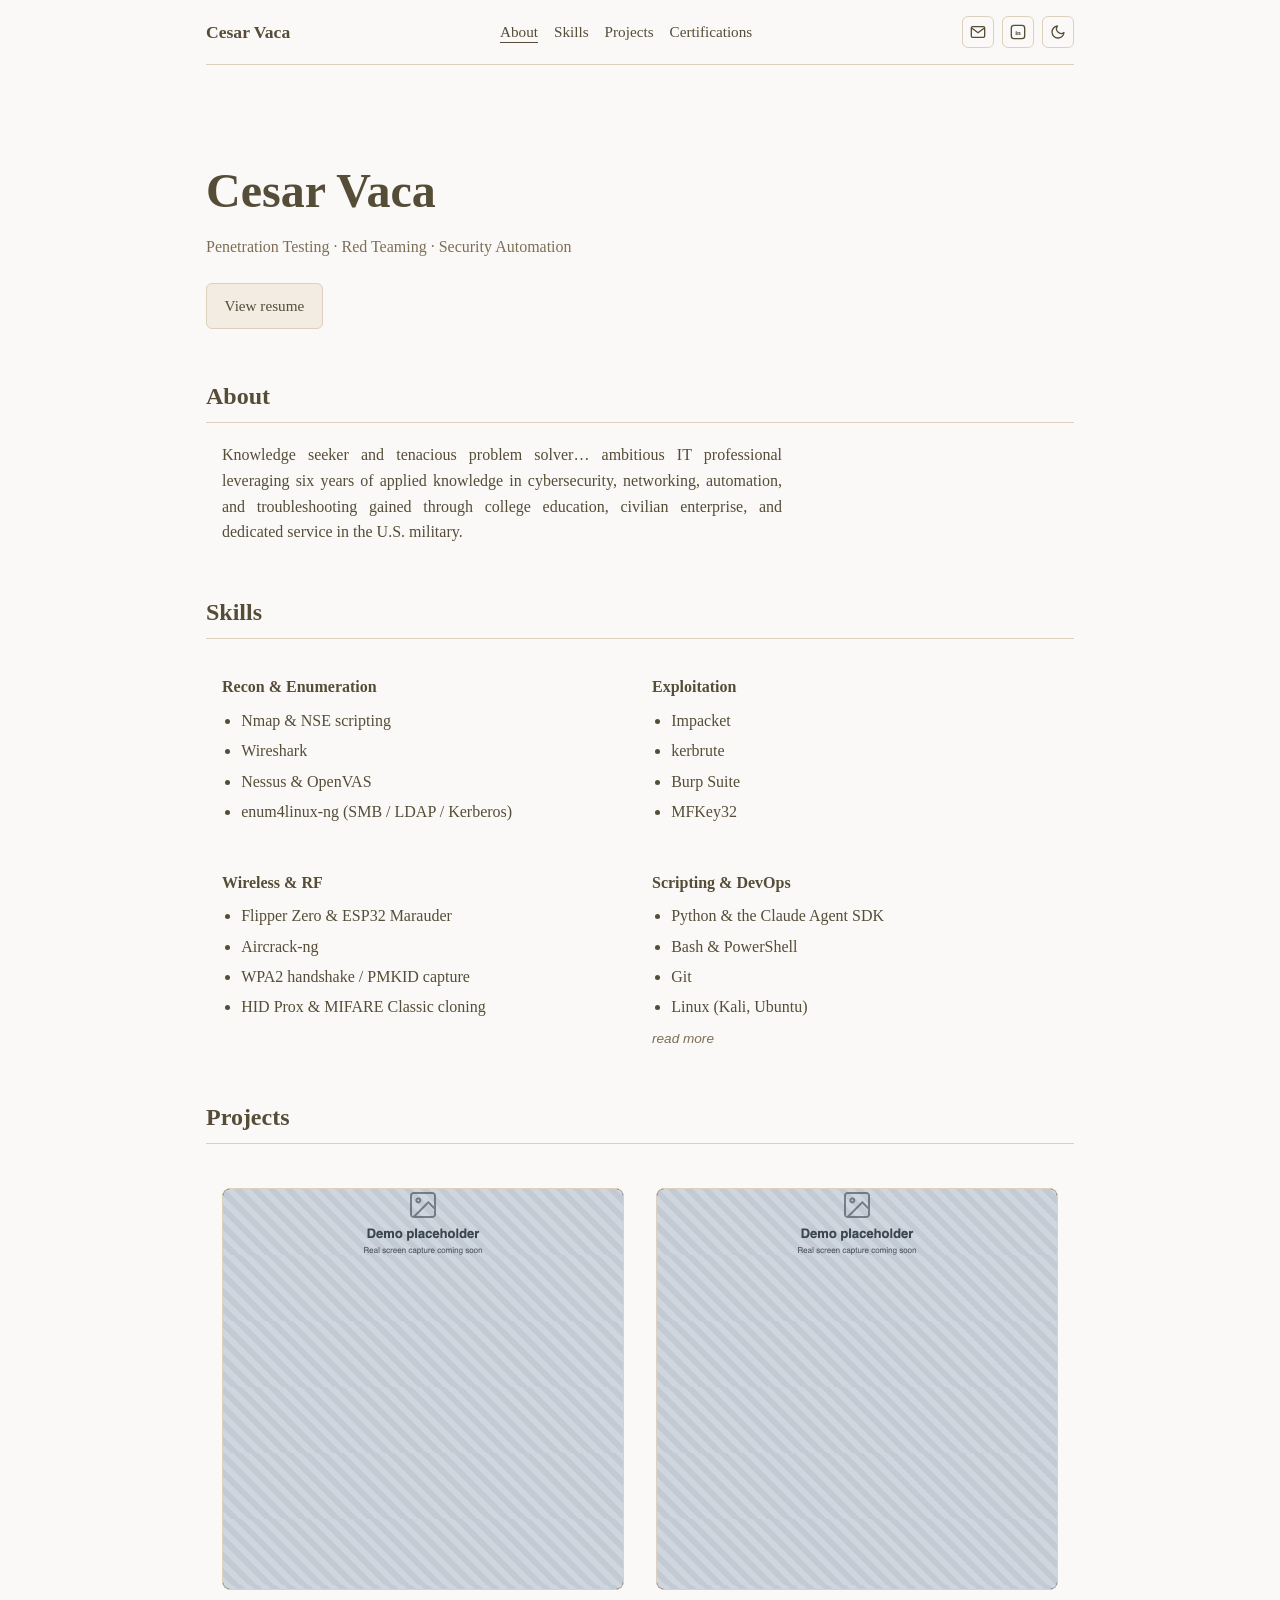
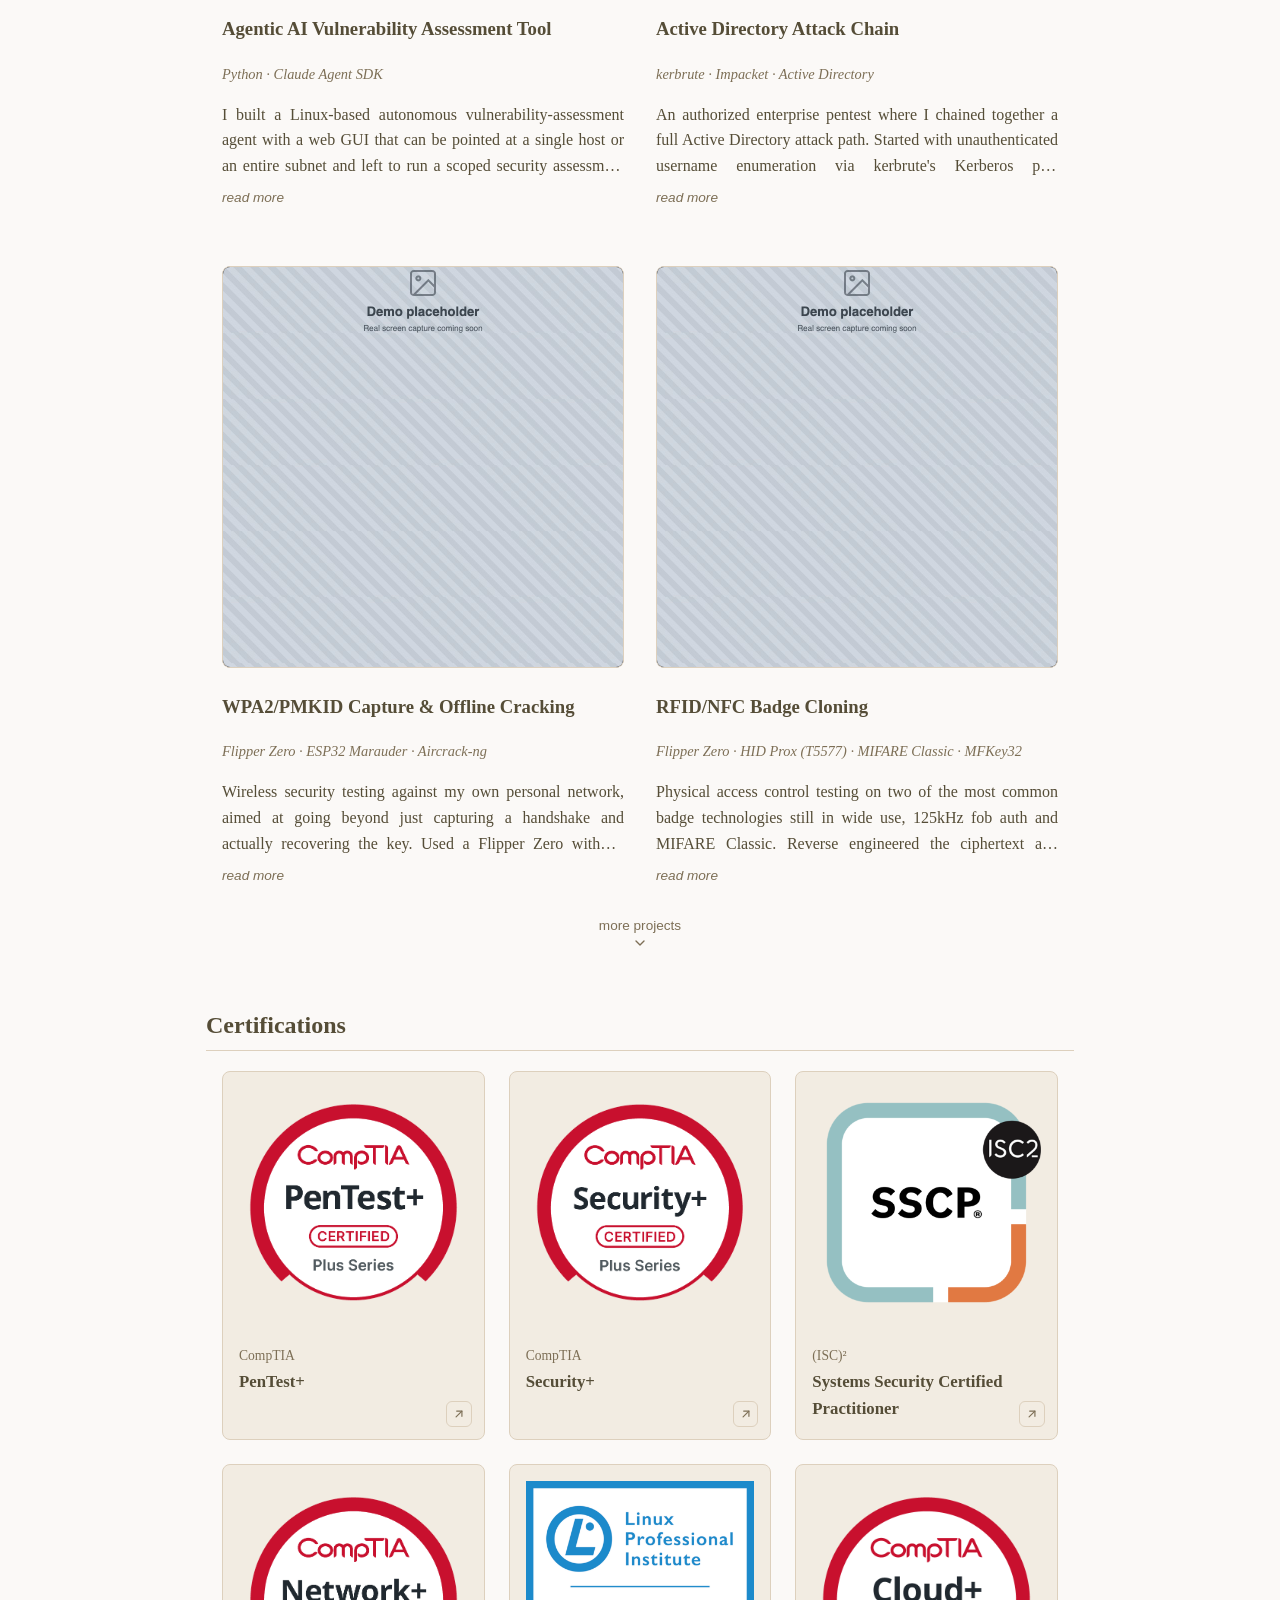
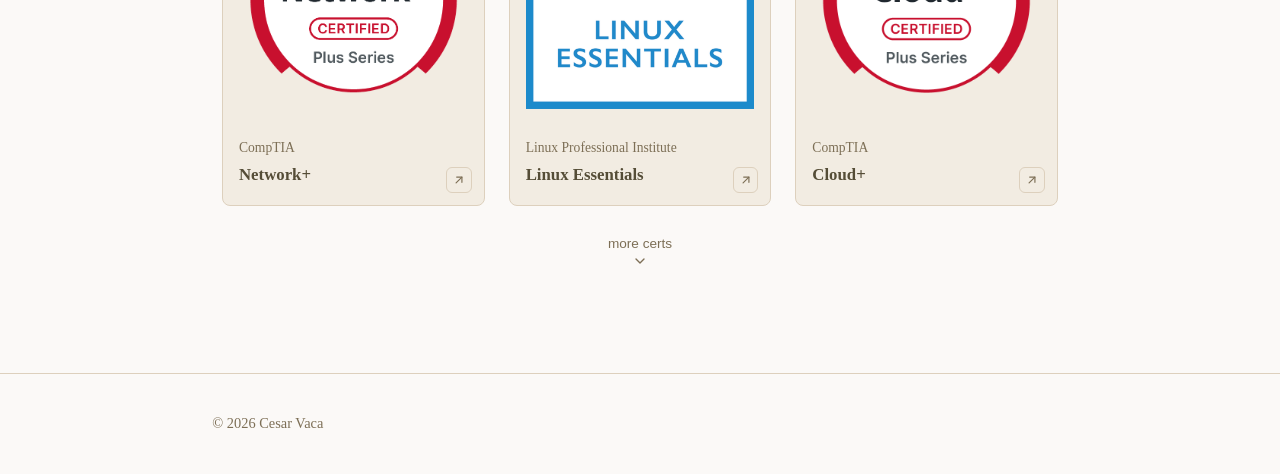
==== commit 7b22d009: "Split cert vendor/title into two lines and spell out SSCP Each cert card now shows the issuing vendo" ====
--- a/index.html
+++ b/index.html
@@ -386,11 +386,16 @@
       <!--
         One <article class="cert-card"> per credential, showing the
         vendor's Credly badge PNG (square) rather than a scan of the
-        certificate. The whole card is the Credly link now: .cert-badge-trigger
-        is a real <a> wrapping both the <img> and the <h3> title, so a tap
-        anywhere on the card (badge or title) just navigates -- no JS
-        required on touch. .cert-badge-icon (a plain arrow-up-right glyph)
-        sits in the card's bottom-right corner as an always-visible tap/click
+        certificate, then two lines of text: .cert-vendor (the issuing
+        org, e.g. "CompTIA") and .cert-title (the credential's own name,
+        e.g. "PenTest+") -- previously one combined <h3> ("CompTIA
+        PenTest+"), split into two elements so the vendor can read as
+        visually secondary to the cert name. The whole card is the Credly
+        link: .cert-badge-trigger is a real <a> wrapping the <img>,
+        .cert-vendor, and .cert-title together, so a tap anywhere on the
+        card (badge, vendor, or title) just navigates -- no JS required on
+        touch. .cert-badge-icon (a plain arrow-up-right glyph) sits in the
+        card's bottom-right corner as an always-visible tap/click
         affordance, and .cert-verify-flyout is a decorative, non-interactive
         label that js/main.js fades in and moves with the cursor on
         real-mouse hover only (desktop); both are direct children of
@@ -401,13 +406,15 @@
         filename) and add a matching card here. For a credential with no
         Credly badge (e.g. a degree): skip the <a>/.cert-badge-icon/
         .cert-verify-flyout entirely and use a bare <img class="cert-image">
-        plus <h3> as direct children of <article class="cert-card">.
+        plus <p class="cert-vendor">/<h3 class="cert-title"> as direct
+        children of <article class="cert-card">.
       -->
       <div class="certs-grid">
         <article class="cert-card">
           <a class="cert-badge-trigger" href="https://www.credly.com/badges/893e9ba2-42d3-4b56-922e-d79908ea648e/public_url" target="_blank" rel="noopener noreferrer" aria-label="Verify CompTIA PenTest+ with Credly">
             <img class="cert-image" src="assets/certs/pentest-plus.png" alt="CompTIA PenTest+ badge" width="601" height="601" loading="lazy">
-            <h3 class="cert-title">CompTIA PenTest+</h3>
+            <p class="cert-vendor">CompTIA</p>
+            <h3 class="cert-title">PenTest+</h3>
           </a>
           <span class="cert-badge-icon" aria-hidden="true">
             <svg viewBox="0 0 24 24" fill="none" stroke="currentColor" stroke-width="2" stroke-linecap="round" stroke-linejoin="round" aria-hidden="true" focusable="false">
@@ -420,7 +427,8 @@
         <article class="cert-card">
           <a class="cert-badge-trigger" href="https://www.credly.com/badges/abeb1d9f-e3be-4571-bfea-fd5beabeaebd/public_url" target="_blank" rel="noopener noreferrer" aria-label="Verify CompTIA Security+ with Credly">
             <img class="cert-image" src="assets/certs/security-plus.png" alt="CompTIA Security+ badge" width="601" height="601" loading="lazy">
-            <h3 class="cert-title">CompTIA Security+</h3>
+            <p class="cert-vendor">CompTIA</p>
+            <h3 class="cert-title">Security+</h3>
           </a>
           <span class="cert-badge-icon" aria-hidden="true">
             <svg viewBox="0 0 24 24" fill="none" stroke="currentColor" stroke-width="2" stroke-linecap="round" stroke-linejoin="round" aria-hidden="true" focusable="false">
@@ -431,9 +439,10 @@
           <span class="cert-verify-flyout" aria-hidden="true">Verify with Credly</span>
         </article>
         <article class="cert-card">
-          <a class="cert-badge-trigger" href="https://www.credly.com/badges/cc08c910-19b8-47a9-a869-72b4d916efad/public_url" target="_blank" rel="noopener noreferrer" aria-label="Verify (ISC)&sup2; SSCP with Credly">
+          <a class="cert-badge-trigger" href="https://www.credly.com/badges/cc08c910-19b8-47a9-a869-72b4d916efad/public_url" target="_blank" rel="noopener noreferrer" aria-label="Verify (ISC)&sup2; Systems Security Certified Practitioner with Credly">
             <img class="cert-image" src="assets/certs/sscp.png" alt="(ISC)&sup2; SSCP badge" width="1455" height="1455" loading="lazy">
-            <h3 class="cert-title">(ISC)&sup2; SSCP</h3>
+            <p class="cert-vendor">(ISC)&sup2;</p>
+            <h3 class="cert-title">Systems Security Certified Practitioner</h3>
           </a>
           <span class="cert-badge-icon" aria-hidden="true">
             <svg viewBox="0 0 24 24" fill="none" stroke="currentColor" stroke-width="2" stroke-linecap="round" stroke-linejoin="round" aria-hidden="true" focusable="false">
@@ -446,7 +455,8 @@
         <article class="cert-card">
           <a class="cert-badge-trigger" href="https://www.credly.com/badges/9aef0cdb-99f6-4562-ba2a-3d0114cf7c8e/public_url" target="_blank" rel="noopener noreferrer" aria-label="Verify CompTIA Network+ with Credly">
             <img class="cert-image" src="assets/certs/network-plus.png" alt="CompTIA Network+ badge" width="601" height="601" loading="lazy">
-            <h3 class="cert-title">CompTIA Network+</h3>
+            <p class="cert-vendor">CompTIA</p>
+            <h3 class="cert-title">Network+</h3>
           </a>
           <span class="cert-badge-icon" aria-hidden="true">
             <svg viewBox="0 0 24 24" fill="none" stroke="currentColor" stroke-width="2" stroke-linecap="round" stroke-linejoin="round" aria-hidden="true" focusable="false">
@@ -459,6 +469,7 @@
         <article class="cert-card">
           <a class="cert-badge-trigger" href="https://www.credly.com/badges/c2b9890b-b2dd-4b77-a0ef-93bc54e045b1/public_url" target="_blank" rel="noopener noreferrer" aria-label="Verify Linux Essentials with Credly">
             <img class="cert-image" src="assets/certs/linux-essentials.png" alt="Linux Essentials badge" width="1632" height="1632" loading="lazy">
+            <p class="cert-vendor">Linux Professional Institute</p>
             <h3 class="cert-title">Linux Essentials</h3>
           </a>
           <span class="cert-badge-icon" aria-hidden="true">
@@ -472,7 +483,8 @@
         <article class="cert-card">
           <a class="cert-badge-trigger" href="https://www.credly.com/badges/69339a74-4fec-4239-bc6e-648e1ce88b1d/public_url" target="_blank" rel="noopener noreferrer" aria-label="Verify CompTIA Cloud+ with Credly">
             <img class="cert-image" src="assets/certs/cloud-plus.png" alt="CompTIA Cloud+ badge" width="600" height="600" loading="lazy">
-            <h3 class="cert-title">CompTIA Cloud+</h3>
+            <p class="cert-vendor">CompTIA</p>
+            <h3 class="cert-title">Cloud+</h3>
           </a>
           <span class="cert-badge-icon" aria-hidden="true">
             <svg viewBox="0 0 24 24" fill="none" stroke="currentColor" stroke-width="2" stroke-linecap="round" stroke-linejoin="round" aria-hidden="true" focusable="false">
@@ -485,7 +497,8 @@
         <article class="cert-card" hidden>
           <a class="cert-badge-trigger" href="https://www.credly.com/badges/6afecd0d-25e5-4164-bf71-714467b96241/public_url" target="_blank" rel="noopener noreferrer" aria-label="Verify AWS Certified Cloud Practitioner with Credly">
             <img class="cert-image" src="assets/certs/aws-ccp.png" alt="AWS Certified Cloud Practitioner badge" width="1654" height="1654" loading="lazy">
-            <h3 class="cert-title">AWS Certified Cloud Practitioner</h3>
+            <p class="cert-vendor">AWS</p>
+            <h3 class="cert-title">Certified Cloud Practitioner</h3>
           </a>
           <span class="cert-badge-icon" aria-hidden="true">
             <svg viewBox="0 0 24 24" fill="none" stroke="currentColor" stroke-width="2" stroke-linecap="round" stroke-linejoin="round" aria-hidden="true" focusable="false">
--- a/css/styles.css
+++ b/css/styles.css
@@ -169,6 +169,21 @@
 @media (hover: hover) {
   .icon-btn:hover { border-color: var(--accent); color: var(--accent); }
 }
+
+/* The touch replacement for the hover above: a one-shot flash instead of a
+   sustained highlight, so tapping the header's mail/LinkedIn/theme-toggle
+   buttons still gives visual confirmation without the stuck-highlight bug
+   the hover rule was gated off to avoid. The "Header icon-btn tap flash"
+   IIFE in js/main.js adds .is-flash on click (touch devices only) and
+   removes it again on animationend; prefers-reduced-motion already
+   collapses this to near-instant via the global animation-duration
+   override further down, so no separate guard is needed here. */
+@keyframes icon-btn-flash {
+  from { border-color: var(--accent); color: var(--accent); }
+  to { border-color: var(--border); color: var(--text); }
+}
+
+.icon-btn.is-flash { animation: icon-btn-flash 0.35s ease-out; }
 
 .icon-btn .icon { width: 16px; height: 16px; }
 
@@ -418,9 +433,20 @@
   box-sizing: border-box;
 }
 
+/* Same color/size as .project-desc-toggle ("read more"), minus the
+   italic -- the owner wanted the vendor line visually secondary to the
+   cert name below it, the same way "read more" reads as secondary to a
+   project's own description, without borrowing that link-like italic
+   styling since this isn't a toggle. */
+.cert-vendor {
+  margin: 0.75rem 1rem 0.15rem;
+  font-size: 0.85rem;
+  color: var(--text-muted);
+}
+
 .cert-title {
   font-size: 1.05rem;
-  margin: 0.75rem 1rem 1rem;
+  margin: 0 1rem 1rem;
 }
 
 /* Always-visible tap/click affordance, pinned to the card's own
@@ -430,7 +456,9 @@
    clickable before anyone taps it. Purely decorative (aria-hidden,
    pointer-events: none) since the whole card is already the link. The
    adjacent-sibling selector below (+) relies on this span coming right
-   after the closing </a> in the markup. */
+   after the closing </a> in the markup. Square with the same 6px
+   border-radius as .icon-btn in the header (not a circle), so it reads as
+   the same family of control as the mail/LinkedIn/theme-toggle buttons. */
 .cert-badge-icon {
   position: absolute;
   right: 0.75rem;
@@ -442,7 +470,7 @@
   justify-content: center;
   background: var(--surface);
   border: 1px solid var(--border);
-  border-radius: 50%;
+  border-radius: 6px;
   color: var(--text-muted);
   pointer-events: none;
 }
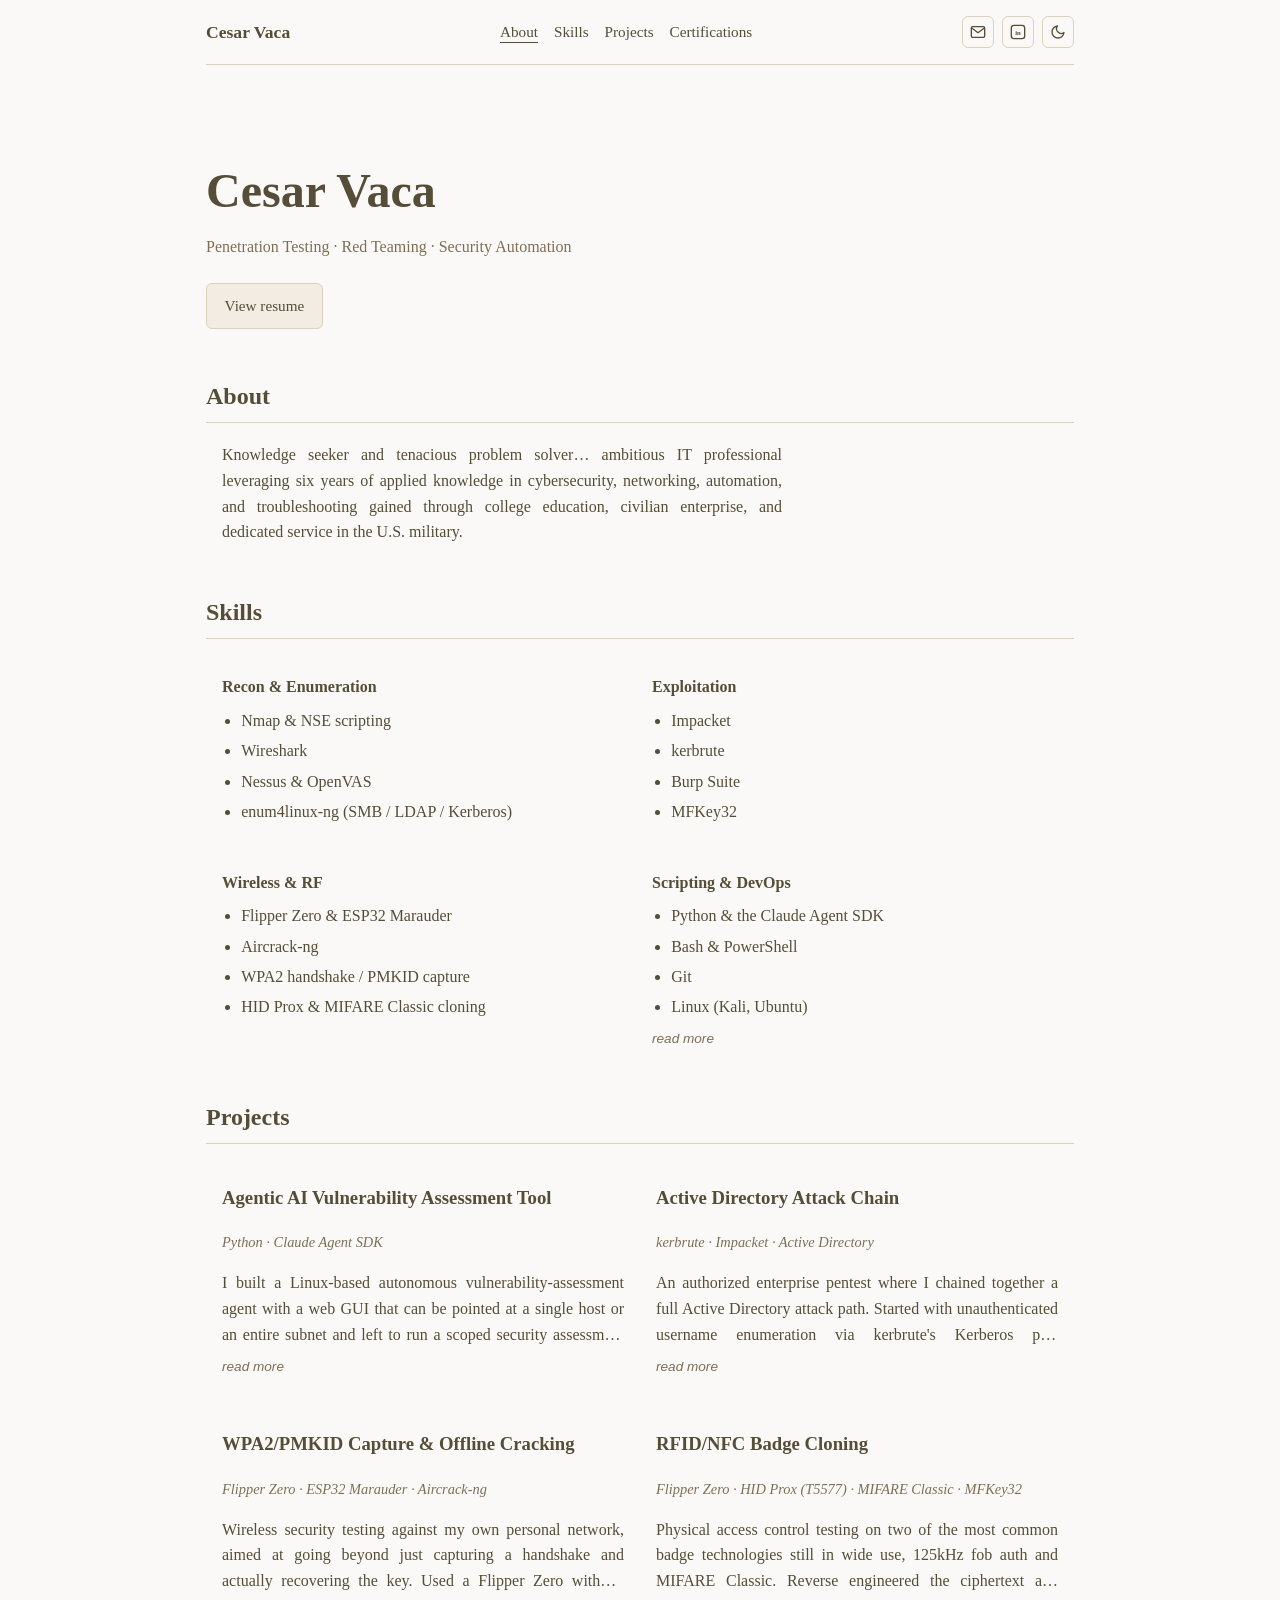
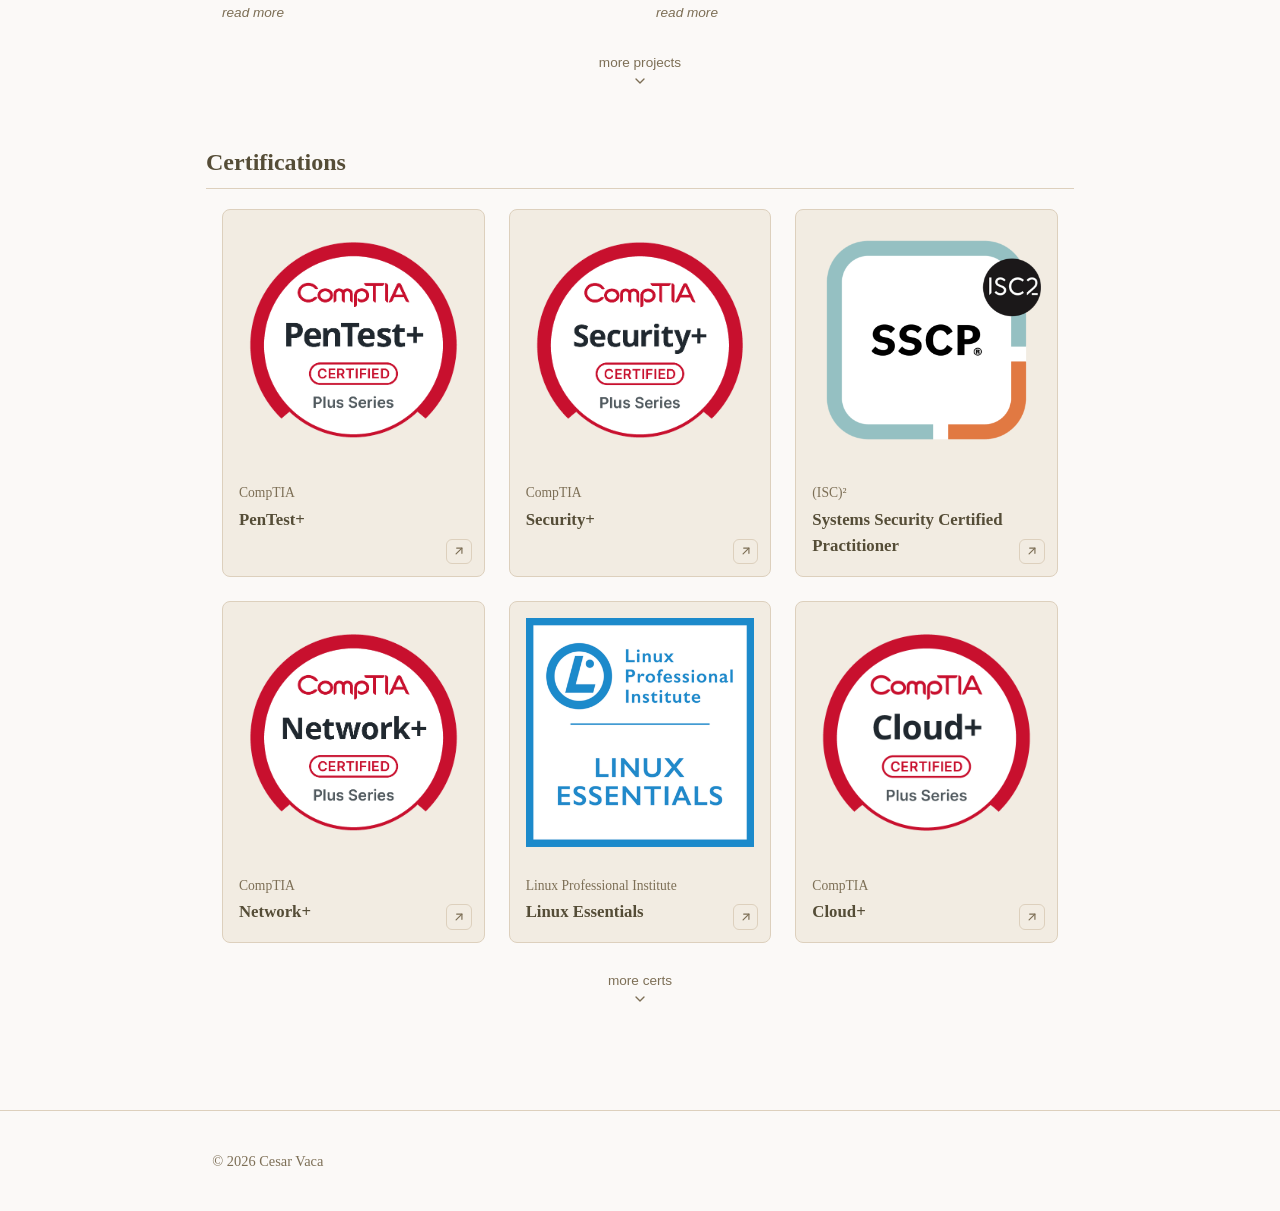
==== commit 1b14b64c: "Comment out project demo videos until real clips are ready Co-Authored-By: Claude Sonnet 5.5 <norepl" ====
--- a/index.html
+++ b/index.html
@@ -182,19 +182,22 @@
 
       <!--
         One <article class="project"> per project, in a responsive grid.
-        The video is a hover-to-play demo (square aspect ratio) — replace
+        Demo videos are commented out for now (search "DEMO VIDEO") — uncomment
+        each <figure class="demo"> block once real clips exist. Hover-to-play demo (square aspect ratio) — replace
         assets/video/demo.* and assets/img/demo-poster.jpg with the real
         clip when ready; see the Media section in CLAUDE.md for encoding.
       -->
       <div class="projects-grid">
         <article class="project">
-          <figure class="demo">
-            <video class="demo-video" muted loop playsinline preload="metadata"
-                   poster="assets/img/demo-poster.jpg" width="800" height="800">
-              <source src="assets/video/demo.webm" type="video/webm">
-              <source src="assets/video/demo.mp4" type="video/mp4">
-            </video>
-          </figure>
+          <!-- DEMO VIDEO (disabled until real clips are ready; uncomment to restore)
+          <figure class="demo">
+            <video class="demo-video" muted loop playsinline preload="metadata"
+                   poster="assets/img/demo-poster.jpg" width="800" height="800">
+              <source src="assets/video/demo.webm" type="video/webm">
+              <source src="assets/video/demo.mp4" type="video/mp4">
+            </video>
+          </figure>
+          -->
 
           <h3>Agentic AI Vulnerability Assessment Tool</h3>
           <p class="project-meta">Python &middot; Claude Agent SDK</p>
@@ -215,13 +218,15 @@
         </article>
 
         <article class="project">
-          <figure class="demo">
-            <video class="demo-video" muted loop playsinline preload="metadata"
-                   poster="assets/img/demo-poster.jpg" width="800" height="800">
-              <source src="assets/video/demo.webm" type="video/webm">
-              <source src="assets/video/demo.mp4" type="video/mp4">
-            </video>
-          </figure>
+          <!-- DEMO VIDEO (disabled until real clips are ready; uncomment to restore)
+          <figure class="demo">
+            <video class="demo-video" muted loop playsinline preload="metadata"
+                   poster="assets/img/demo-poster.jpg" width="800" height="800">
+              <source src="assets/video/demo.webm" type="video/webm">
+              <source src="assets/video/demo.mp4" type="video/mp4">
+            </video>
+          </figure>
+          -->
 
           <h3>Active Directory Attack Chain</h3>
           <p class="project-meta">kerbrute &middot; Impacket &middot; Active Directory</p>
@@ -241,13 +246,15 @@
         </article>
 
         <article class="project">
-          <figure class="demo">
-            <video class="demo-video" muted loop playsinline preload="metadata"
-                   poster="assets/img/demo-poster.jpg" width="800" height="800">
-              <source src="assets/video/demo.webm" type="video/webm">
-              <source src="assets/video/demo.mp4" type="video/mp4">
-            </video>
-          </figure>
+          <!-- DEMO VIDEO (disabled until real clips are ready; uncomment to restore)
+          <figure class="demo">
+            <video class="demo-video" muted loop playsinline preload="metadata"
+                   poster="assets/img/demo-poster.jpg" width="800" height="800">
+              <source src="assets/video/demo.webm" type="video/webm">
+              <source src="assets/video/demo.mp4" type="video/mp4">
+            </video>
+          </figure>
+          -->
 
           <h3>WPA2/PMKID Capture &amp; Offline Cracking</h3>
           <p class="project-meta">Flipper Zero &middot; ESP32 Marauder &middot; Aircrack-ng</p>
@@ -267,13 +274,15 @@
         </article>
 
         <article class="project">
-          <figure class="demo">
-            <video class="demo-video" muted loop playsinline preload="metadata"
-                   poster="assets/img/demo-poster.jpg" width="800" height="800">
-              <source src="assets/video/demo.webm" type="video/webm">
-              <source src="assets/video/demo.mp4" type="video/mp4">
-            </video>
-          </figure>
+          <!-- DEMO VIDEO (disabled until real clips are ready; uncomment to restore)
+          <figure class="demo">
+            <video class="demo-video" muted loop playsinline preload="metadata"
+                   poster="assets/img/demo-poster.jpg" width="800" height="800">
+              <source src="assets/video/demo.webm" type="video/webm">
+              <source src="assets/video/demo.mp4" type="video/mp4">
+            </video>
+          </figure>
+          -->
 
           <h3>RFID/NFC Badge Cloning</h3>
           <p class="project-meta">Flipper Zero &middot; HID Prox (T5577) &middot; MIFARE Classic &middot; MFKey32</p>
@@ -292,13 +301,15 @@
         </article>
 
         <article class="project" hidden>
-          <figure class="demo">
-            <video class="demo-video" muted loop playsinline preload="metadata"
-                   poster="assets/img/demo-poster.jpg" width="800" height="800">
-              <source src="assets/video/demo.webm" type="video/webm">
-              <source src="assets/video/demo.mp4" type="video/mp4">
-            </video>
-          </figure>
+          <!-- DEMO VIDEO (disabled until real clips are ready; uncomment to restore)
+          <figure class="demo">
+            <video class="demo-video" muted loop playsinline preload="metadata"
+                   poster="assets/img/demo-poster.jpg" width="800" height="800">
+              <source src="assets/video/demo.webm" type="video/webm">
+              <source src="assets/video/demo.mp4" type="video/mp4">
+            </video>
+          </figure>
+          -->
 
           <h3>Burp Suite Web/API Testing</h3>
           <p class="project-meta">Burp Suite &middot; Web/API Security</p>
@@ -317,13 +328,15 @@
         </article>
 
         <article class="project" hidden>
-          <figure class="demo">
-            <video class="demo-video" muted loop playsinline preload="metadata"
-                   poster="assets/img/demo-poster.jpg" width="800" height="800">
-              <source src="assets/video/demo.webm" type="video/webm">
-              <source src="assets/video/demo.mp4" type="video/mp4">
-            </video>
-          </figure>
+          <!-- DEMO VIDEO (disabled until real clips are ready; uncomment to restore)
+          <figure class="demo">
+            <video class="demo-video" muted loop playsinline preload="metadata"
+                   poster="assets/img/demo-poster.jpg" width="800" height="800">
+              <source src="assets/video/demo.webm" type="video/webm">
+              <source src="assets/video/demo.mp4" type="video/mp4">
+            </video>
+          </figure>
+          -->
 
           <h3>Secure Self-Hosted Minecraft Server</h3>
           <p class="project-meta">Ubuntu &middot; AMP (CubeCoders) &middot; Cloudflare Zero Trust &middot; Nginx</p>
@@ -343,13 +356,15 @@
         </article>
 
         <article class="project" hidden>
-          <figure class="demo">
-            <video class="demo-video" muted loop playsinline preload="metadata"
-                   poster="assets/img/demo-poster.jpg" width="800" height="800">
-              <source src="assets/video/demo.webm" type="video/webm">
-              <source src="assets/video/demo.mp4" type="video/mp4">
-            </video>
-          </figure>
+          <!-- DEMO VIDEO (disabled until real clips are ready; uncomment to restore)
+          <figure class="demo">
+            <video class="demo-video" muted loop playsinline preload="metadata"
+                   poster="assets/img/demo-poster.jpg" width="800" height="800">
+              <source src="assets/video/demo.webm" type="video/webm">
+              <source src="assets/video/demo.mp4" type="video/mp4">
+            </video>
+          </figure>
+          -->
 
           <h3>Uniform Random Apple Shortcuts Password Generator</h3>
           <p class="project-meta">Apple Shortcuts &middot; iOS/macOS</p>
